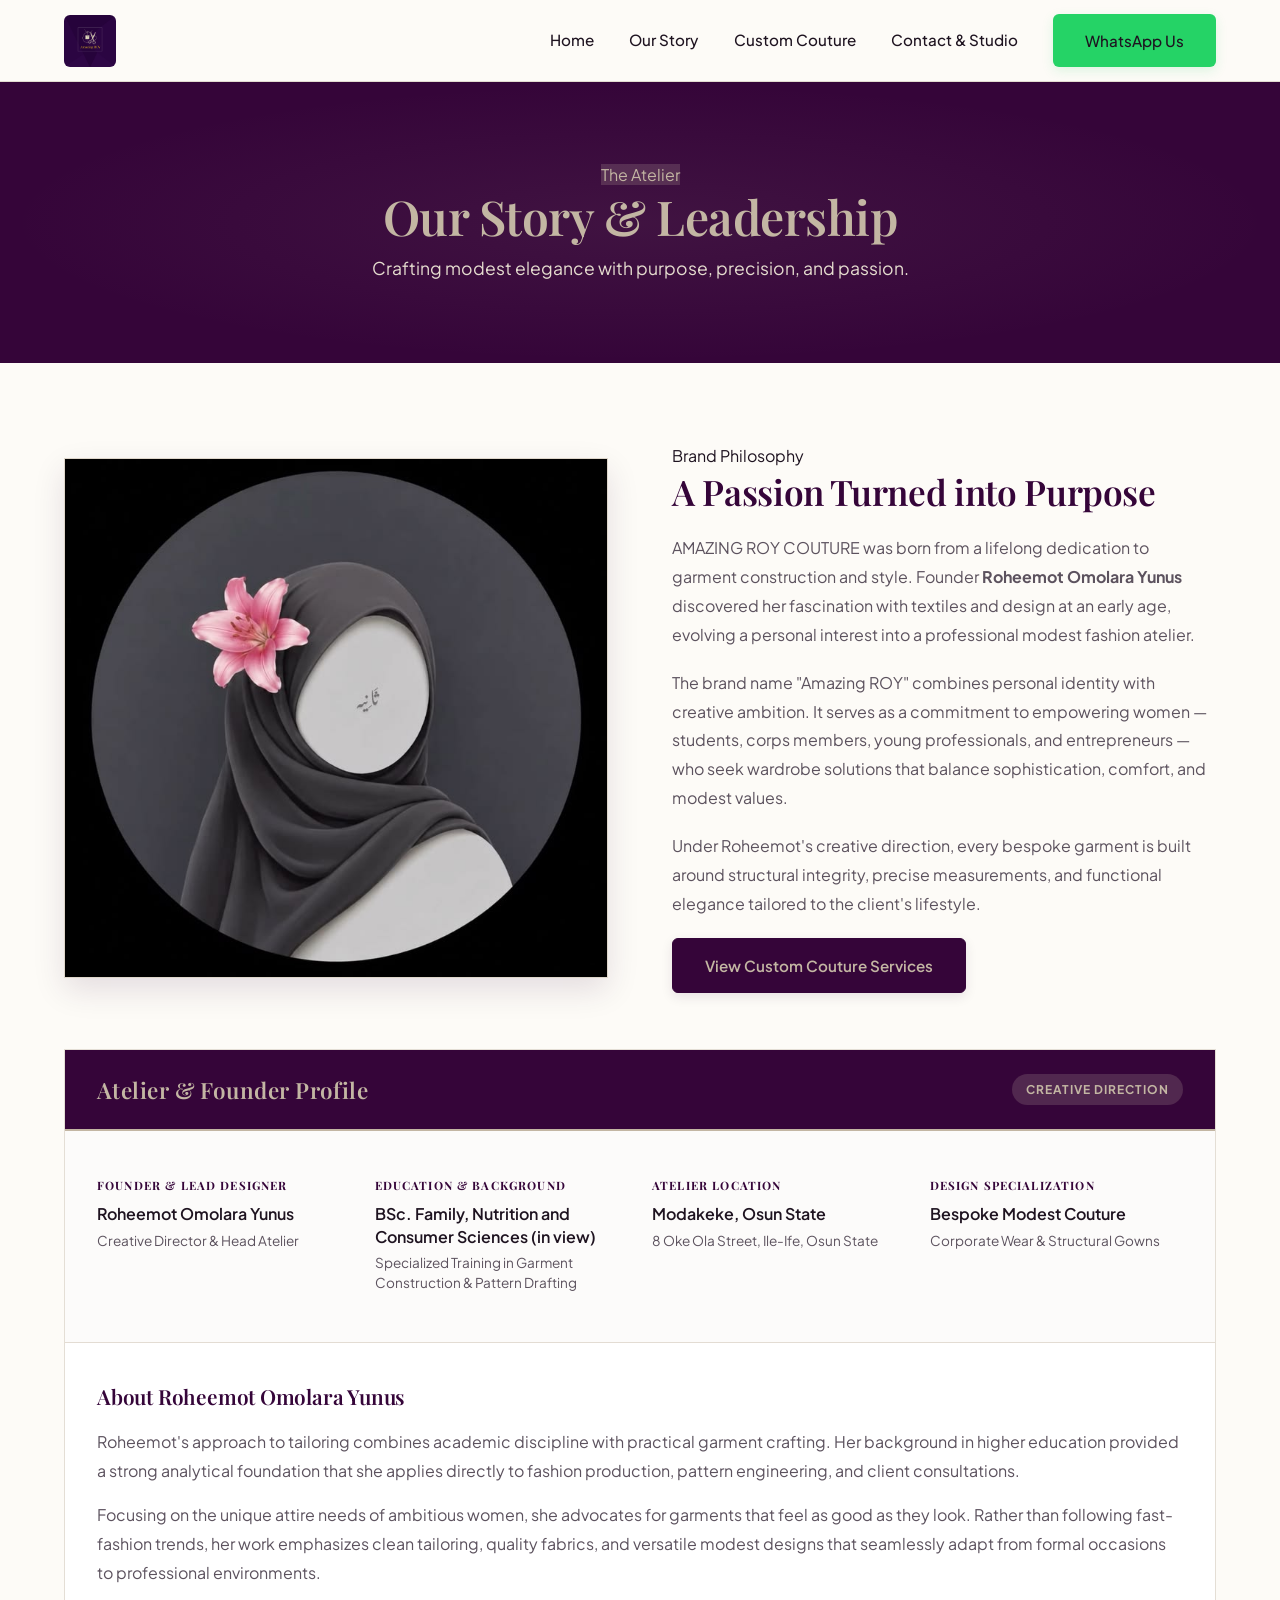
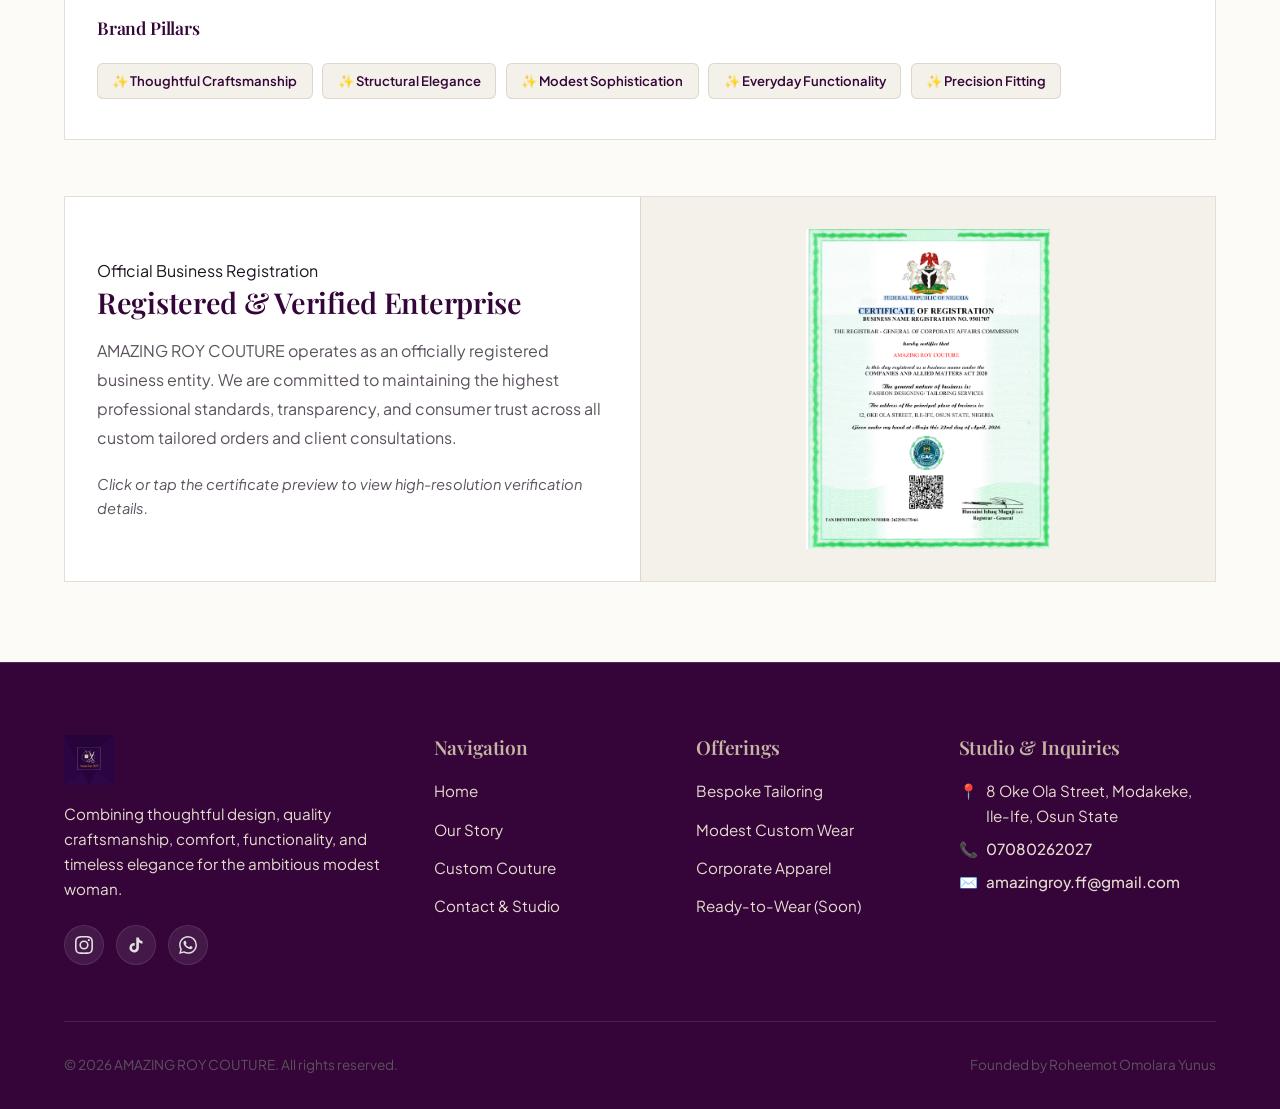
==== about.html @ 2c7d69a0 "Initial commit: AMAZING ROY COUTURE website" ====
<!DOCTYPE html>
<html lang="en">
<head>
  <meta charset="UTF-8">
  <meta name="viewport" content="width=device-width, initial-scale=1.0">
  <title>Our Story & Founder Profile | AMAZING ROY COUTURE</title>
  <link rel="stylesheet" href="css/styles.css">
  <style>
    /* ============================================
       FOUNDER PROFILE & BIOGRAPHY STYLING
       ============================================ */

    /* --- Main Profile Card --- */
    .founder-profile-card {
      background-color: var(--color-white);
      border: 1px solid var(--color-border);
      border-radius: var(--radius-md);
      box-shadow: var(--shadow-card);
      overflow: hidden;
      margin-top: 3.5rem;
      transition: box-shadow 0.3s ease;
    }

    .founder-profile-card:hover {
      box-shadow: var(--shadow-hover);
    }

    /* --- Profile Banner Header --- */
    .profile-banner-header {
      background-color: var(--color-primary);
      color: var(--color-secondary);
      padding: 1.5rem 2rem;
      display: flex;
      justify-content: space-between;
      align-items: center;
      flex-wrap: wrap;
      gap: 1rem;
      border-bottom: 2px solid var(--color-secondary);
    }

    .profile-banner-header h3 {
      font-family: var(--font-heading);
      font-size: 1.4rem;
      color: var(--color-secondary);
      margin: 0;
      letter-spacing: 0.02em;
    }

    .profile-banner-tag {
      background: rgba(195, 182, 163, 0.2);
      color: var(--color-secondary);
      font-size: 0.75rem;
      font-weight: 700;
      padding: 0.35rem 0.9rem;
      border-radius: 50px;
      text-transform: uppercase;
      letter-spacing: 0.08em;
      white-space: nowrap;
    }

    /* --- Profile Details Grid --- */
    .profile-details-grid {
      display: grid;
      grid-template-columns: repeat(auto-fit, minmax(240px, 1fr));
      gap: 1.5rem;
      padding: 2.5rem 2rem;
      background-color: rgba(195, 182, 163, 0.05);
      border-bottom: 1px solid var(--color-border);
    }

    .profile-info-block {
      padding: 0.5rem 0;
    }

    .profile-info-block h4 {
      font-size: 0.72rem;
      text-transform: uppercase;
      letter-spacing: 0.1em;
      color: var(--color-primary);
      margin-bottom: 0.6rem;
      font-weight: 700;
    }

    .profile-info-block p {
      font-size: 1rem;
      font-weight: 600;
      color: var(--color-text);
      margin: 0;
      line-height: 1.4;
    }

    .profile-info-block span {
      display: block;
      font-size: 0.85rem;
      color: var(--color-text-muted);
      font-weight: 400;
      margin-top: 0.3rem;
      line-height: 1.5;
    }

    /* --- Bio Narrative Box --- */
    .bio-narrative-box {
      padding: 2.5rem 2rem;
      background-color: var(--color-white);
    }

    .bio-narrative-box h4 {
      font-family: var(--font-heading);
      font-size: 1.3rem;
      color: var(--color-primary);
      margin-bottom: 1.2rem;
    }

    .bio-narrative-box p {
      color: var(--color-text-muted);
      line-height: 1.8;
      margin-bottom: 1rem;
      font-size: 1rem;
    }

    .bio-narrative-box p:last-child {
      margin-bottom: 0;
    }

    /* --- Brand Pillars --- */
    .bio-pillars {
      display: flex;
      flex-wrap: wrap;
      gap: 0.6rem;
      margin-top: 1.5rem;
    }

    .pillar-chip {
      font-size: 0.82rem;
      font-weight: 600;
      background-color: var(--color-secondary-light);
      color: var(--color-primary);
      padding: 0.4rem 0.9rem;
      border-radius: 6px;
      border: 1px solid var(--color-border);
      transition: all 0.2s ease;
    }

    .pillar-chip:hover {
      background-color: var(--color-primary);
      color: var(--color-secondary);
      border-color: var(--color-primary);
      transform: translateY(-1px);
    }

    /* ============================================
       CERTIFICATE SECTION
       ============================================ */
    .certificate-card {
      margin-top: 3.5rem;
      background-color: var(--color-white);
      border: 1px solid var(--color-border);
      border-radius: var(--radius-md);
      box-shadow: var(--shadow-card);
      overflow: hidden;
      transition: box-shadow 0.3s ease;
    }

    .certificate-card:hover {
      box-shadow: var(--shadow-hover);
    }

    .certificate-grid {
      display: grid;
      grid-template-columns: 1fr 1fr;
      gap: 0;
      align-items: stretch;
    }

    .certificate-grid > div:first-child {
      padding: 2.5rem 2rem;
      display: flex;
      flex-direction: column;
      justify-content: center;
    }

    .certificate-image-wrapper {
      background-color: var(--color-secondary-light);
      display: flex;
      align-items: center;
      justify-content: center;
      padding: 2rem;
      border-left: 1px solid var(--color-border);
    }

    .certificate-image-wrapper a {
      display: block;
      max-width: 100%;
      border-radius: var(--radius-sm);
      overflow: hidden;
      box-shadow: var(--shadow-card);
      transition: transform 0.3s ease, box-shadow 0.3s ease;
    }

    .certificate-image-wrapper a:hover {
      transform: scale(1.02);
      box-shadow: var(--shadow-hover);
    }

    .certificate-image-wrapper img {
      display: block;
      width: 100%;
      height: auto;
      max-height: 320px;
      object-fit: contain;
    }

    /* ============================================
       HERO BANNER
       ============================================ */
    .story-hero {
      background-color: var(--color-primary);
      color: var(--color-white);
      padding: 5rem 0;
      text-align: center;
      position: relative;
      overflow: hidden;
    }

    .story-hero::before {
      content: '';
      position: absolute;
      top: 0;
      left: 0;
      right: 0;
      bottom: 0;
      background: radial-gradient(ellipse at center, rgba(195, 182, 163, 0.08) 0%, transparent 70%);
      pointer-events: none;
    }

    .story-hero .container {
      position: relative;
      z-index: 1;
    }

    .story-hero h1 {
      color: var(--color-secondary);
      font-size: 3rem;
      margin-bottom: 0.5rem;
      line-height: 1.2;
    }

    .story-hero p {
      color: var(--color-accent);
      font-size: 1.1rem;
      max-width: 600px;
      margin: 0 auto;
    }

    /* ============================================
       FOUNDER OVERVIEW SECTION
       ============================================ */
    .founder-overview {
      padding: 5rem 0;
    }

    .founder-intro-grid {
      display: grid;
      grid-template-columns: repeat(auto-fit, minmax(320px, 1fr));
      gap: 4rem;
      align-items: center;
    }

    .founder-portrait {
      position: relative;
    }

    .founder-portrait-frame {
      width: 100%;
      height: 520px;
      border-radius: var(--radius-md);
      overflow: hidden;
      box-shadow: var(--shadow-hover);
      border: 1px solid var(--color-border);
      background-color: var(--color-secondary-light);
    }

    .founder-portrait-frame img {
      width: 100%;
      height: 100%;
      object-fit: cover;
      display: block;
    }

    .founder-narrative h2 {
      font-size: 2.2rem;
      margin-bottom: 1.2rem;
      line-height: 1.3;
    }

    .founder-narrative p {
      margin-bottom: 1.2rem;
      line-height: 1.8;
      color: var(--color-text-muted);
    }

    .founder-narrative p strong {
      color: var(--color-text);
    }

    /* ============================================
       RESPONSIVE ADJUSTMENTS
       ============================================ */
    @media (max-width: 768px) {
      .story-hero h1 {
        font-size: 2.2rem;
      }

      .story-hero p {
        font-size: 1rem;
      }

      .founder-overview {
        padding: 3rem 0;
      }

      .founder-intro-grid {
        gap: 2.5rem;
      }

      .founder-portrait-frame {
        height: 400px;
      }

      .founder-narrative h2 {
        font-size: 1.8rem;
      }

      .profile-details-grid {
        padding: 2rem 1.5rem;
        gap: 1.2rem;
      }

      .bio-narrative-box {
        padding: 2rem 1.5rem;
      }

      .certificate-grid {
        grid-template-columns: 1fr;
      }

      .certificate-grid > div:first-child {
        padding: 2rem 1.5rem;
      }

      .certificate-image-wrapper {
        border-left: none;
        border-top: 1px solid var(--color-border);
        padding: 1.5rem;
      }

      .profile-banner-header {
        padding: 1.2rem 1.5rem;
      }

      .profile-banner-header h3 {
        font-size: 1.2rem;
      }
    }

    @media (max-width: 480px) {
      .story-hero {
        padding: 3.5rem 0;
      }

      .story-hero h1 {
        font-size: 1.8rem;
      }

      .founder-portrait-frame {
        height: 320px;
      }

      .founder-narrative h2 {
        font-size: 1.5rem;
      }

      .profile-details-grid {
        grid-template-columns: 1fr;
        padding: 1.5rem 1.2rem;
      }

      .bio-narrative-box {
        padding: 1.5rem 1.2rem;
      }

      .bio-narrative-box h4 {
        font-size: 1.15rem;
      }

      .pillar-chip {
        font-size: 0.75rem;
        padding: 0.3rem 0.7rem;
      }
    }
  </style>
</head>
<body>

  <!-- ============================================
       SITE NAVIGATION HEADER
       ============================================ -->
  <header class="site-header">
    <div class="container nav-wrapper">
      <a href="index.html">
        <img src="assets/logo.jpeg" alt="AMAZING ROY Logo" class="brand-logo">
      </a>
      <nav>
        <ul class="nav-links">
          <li><a href="index.html">Home</a></li>
          <li><a href="about.html" class="active">Our Story</a></li>
          <li><a href="services.html">Custom Couture</a></li>
          <li><a href="contact.html">Contact &amp; Studio</a></li>
          <li>
            <a href="https://wa.me/2347080262027?text=Hello%20Amazing%20ROY..." target="_blank" class="btn-whatsapp">WhatsApp Us</a>
          </li>
        </ul>
      </nav>
    </div>
  </header>

  <!-- ============================================
       HERO BANNER
       ============================================ -->
  <section class="story-hero">
    <div class="container">
      <span class="section-tag" style="background: rgba(195,182,163,0.2); color: var(--color-secondary);">The Atelier</span>
      <h1>Our Story &amp; Leadership</h1>
      <p>Crafting modest elegance with purpose, precision, and passion.</p>
    </div>
  </section>

  <!-- ============================================
       FOUNDER OVERVIEW SECTION
       ============================================ -->
  <section class="founder-overview">
    <div class="container">

      <!-- Top Grid: Image & Core Narrative -->
      <div class="founder-intro-grid">

        <!-- Founder Portrait Container -->
        <div class="founder-portrait">
          <div class="founder-portrait-frame">
            <img src="assets/founder.jpg"
                 alt="Roheemot Omolara Yunus — Founder &amp; Creative Director"
                 loading="lazy">
          </div>
        </div>

        <!-- Narrative Content -->
        <div class="founder-narrative">
          <span class="section-tag">Brand Philosophy</span>
          <h2>A Passion Turned into Purpose</h2>
          <p>
            AMAZING ROY COUTURE was born from a lifelong dedication to garment construction and style. Founder <strong>Roheemot Omolara Yunus</strong> discovered her fascination with textiles and design at an early age, evolving a personal interest into a professional modest fashion atelier.
          </p>
          <p>
            The brand name "Amazing ROY" combines personal identity with creative ambition. It serves as a commitment to empowering women — students, corps members, young professionals, and entrepreneurs — who seek wardrobe solutions that balance sophistication, comfort, and modest values.
          </p>
          <p>
            Under Roheemot's creative direction, every bespoke garment is built around structural integrity, precise measurements, and functional elegance tailored to the client's lifestyle.
          </p>
          <a href="services.html" class="btn-primary">View Custom Couture Services</a>
        </div>

      </div>

      <!-- ============================================
           COMPREHENSIVE FOUNDER PROFILE CARD
           ============================================ -->
      <div class="founder-profile-card">

        <!-- Header -->
        <div class="profile-banner-header">
          <h3>Atelier &amp; Founder Profile</h3>
          <span class="profile-banner-tag">Creative Direction</span>
        </div>

        <!-- Profile Details Grid -->
        <div class="profile-details-grid">

          <!-- Name & Role -->
          <div class="profile-info-block">
            <h4>Founder &amp; Lead Designer</h4>
            <p>Roheemot Omolara Yunus</p>
            <span>Creative Director &amp; Head Atelier</span>
          </div>

          <!-- Academic & Professional Background -->
          <div class="profile-info-block">
            <h4>Education &amp; Background</h4>
            <p>BSc. Family, Nutrition and Consumer Sciences (in view)</p>
            <span>Specialized Training in Garment Construction &amp; Pattern Drafting</span>
          </div>

          <!-- Location & Base -->
          <div class="profile-info-block">
            <h4>Atelier Location</h4>
            <p>Modakeke, Osun State</p>
            <span>8 Oke Ola Street, Ile-Ife, Osun State</span>
          </div>

          <!-- Specialization -->
          <div class="profile-info-block">
            <h4>Design Specialization</h4>
            <p>Bespoke Modest Couture</p>
            <span>Corporate Wear &amp; Structural Gowns</span>
          </div>

        </div>

        <!-- Detailed Bio Paragraphs -->
        <div class="bio-narrative-box">
          <h4>About Roheemot Omolara Yunus</h4>
          <p>
            Roheemot's approach to tailoring combines academic discipline with practical garment crafting. Her background in higher education provided a strong analytical foundation that she applies directly to fashion production, pattern engineering, and client consultations.
          </p>
          <p>
            Focusing on the unique attire needs of ambitious women, she advocates for garments that feel as good as they look. Rather than following fast-fashion trends, her work emphasizes clean tailoring, quality fabrics, and versatile modest designs that seamlessly adapt from formal occasions to professional environments.
          </p>

          <!-- Core Brand Pillars -->
          <div style="margin-top: 1.8rem;">
            <h4 style="font-size: 1.1rem; margin-bottom: 0.8rem;">Brand Pillars</h4>
            <div class="bio-pillars">
              <span class="pillar-chip">✨ Thoughtful Craftsmanship</span>
              <span class="pillar-chip">✨ Structural Elegance</span>
              <span class="pillar-chip">✨ Modest Sophistication</span>
              <span class="pillar-chip">✨ Everyday Functionality</span>
              <span class="pillar-chip">✨ Precision Fitting</span>
            </div>
          </div>
        </div>

      </div>

      <!-- ============================================
           REGISTRATION CERTIFICATE SECTION
           ============================================ -->
      <div class="certificate-card">
        <div class="certificate-grid">
          <div>
            <span class="section-tag">Official Business Registration</span>
            <h3 style="font-family: var(--font-heading); font-size: 1.8rem; color: var(--color-primary); margin-bottom: 1rem; line-height: 1.3;">
              Registered &amp; Verified Enterprise
            </h3>
            <p style="color: var(--color-text-muted); line-height: 1.8; margin-bottom: 1.2rem;">
              AMAZING ROY COUTURE operates as an officially registered business entity. We are committed to maintaining the highest professional standards, transparency, and consumer trust across all custom tailored orders and client consultations.
            </p>
            <p style="color: var(--color-text-muted); font-size: 0.92rem; font-style: italic;">
              Click or tap the certificate preview to view high-resolution verification details.
            </p>
          </div>

          <!-- Registration Certificate Image -->
          <div class="certificate-image-wrapper">
            <a href="assets/certificate.png" target="_blank" title="View Full Registration Certificate">
              <img src="assets/certificate.png" alt="AMAZING ROY COUTURE Business Registration Certificate" loading="lazy">
            </a>
          </div>
        </div>
      </div>

    </div>
  </section>

  <!-- ============================================
       REUSABLE SITE FOOTER
       ============================================ -->
  <footer class="site-footer">
    <div class="container">
      <div class="footer-grid">

        <!-- Brand Info & Social Media Links -->
        <div class="footer-brand">
          <a href="index.html">
            <img src="assets/logo.jpeg" alt="AMAZING ROY COUTURE Logo" style="height: 50px; border-radius: var(--radius-sm);">
          </a>
          <p>
            Combining thoughtful design, quality craftsmanship, comfort, functionality, and timeless elegance for the ambitious modest woman.
          </p>

           <!-- Social Media SVG Icons -->
          <div class="social-links">

            <!-- Instagram -->
            <a href="https://www.instagram.com/amazing_roy_f" target="_blank" class="social-icon" aria-label="Instagram">
              <svg xmlns="http://www.w3.org/2000/svg" viewBox="0 0 24 24" width="20" height="20" fill="currentColor">
                <path d="M12 2.163c3.204 0 3.584.012 4.85.07 3.252.148 4.771 1.691 4.919 4.919.058 1.265.069 1.645.069 4.849 0 3.205-.012 3.584-.069 4.849-.149 3.225-1.664 4.771-4.919 4.919-1.266.058-1.644.07-4.85.07-3.204 0-3.584-.012-4.849-.07-3.26-.149-4.771-1.699-4.919-4.92-.058-1.265-.07-1.644-.07-4.849 0-3.204.013-3.583.07-4.849.149-3.227 1.664-4.771 4.919-4.919 1.266-.057 1.645-.069 4.849-.069zM12 0C8.741 0 8.333.014 7.053.072 2.695.272.273 2.69.073 7.052.014 8.333 0 8.741 0 12c0 3.259.014 3.668.072 4.948.2 4.358 2.618 6.78 6.98 6.98C8.333 23.986 8.741 24 12 24c3.259 0 3.668-.014 4.948-.072 4.354-.2 6.782-2.618 6.979-6.98.059-1.28.073-1.689.073-4.948 0-3.259-.014-3.667-.072-4.947-.196-4.354-2.617-6.78-6.979-6.98C15.668.014 15.259 0 12 0zm0 5.838a6.162 6.162 0 100 12.324 6.162 6.162 0 000-12.324zM12 16a4 4 0 110-8 4 4 0 010 8zm6.406-11.845a1.44 1.44 0 100 2.881 1.44 1.44 0 000-2.881z"/>
              </svg>
            </a>

            <!-- TikTok -->
            <a href="https://tiktok.com/@amazing_roy_f" target="_blank" class="social-icon" aria-label="TikTok">
              <svg xmlns="http://www.w3.org/2000/svg" viewBox="0 0 24 24" width="20" height="20" fill="currentColor">
                <path d="M19.59 6.69a4.83 4.83 0 01-3.77-4.25V2h-3.45v13.67a2.89 2.89 0 01-5.2 1.74 2.89 2.89 0 012.31-4.64 2.93 2.93 0 01.88.13V9.4a6.84 6.84 0 00-1-.05A6.33 6.33 0 005 20.1a6.34 6.34 0 0010.86-4.43v-7a8.16 8.16 0 004.77 1.52v-3.4a4.85 4.85 0 01-1-.1z"/>
              </svg>
            </a>

            <!-- WhatsApp -->
            <a href="https://wa.me/2347080262027" target="_blank" class="social-icon" aria-label="WhatsApp">
              <svg xmlns="http://www.w3.org/2000/svg" viewBox="0 0 24 24" width="20" height="20" fill="currentColor">
                <path d="M17.472 14.382c-.297-.149-1.758-.867-2.03-.967-.273-.099-.471-.148-.67.15-.197.297-.767.966-.94 1.164-.173.199-.347.223-.644.075-.297-.15-1.255-.463-2.39-1.475-.883-.788-1.48-1.761-1.653-2.059-.173-.297-.018-.458.13-.606.134-.133.298-.347.446-.52.149-.174.198-.298.298-.497.099-.198.05-.371-.025-.52-.075-.149-.669-1.612-.916-2.207-.242-.579-.487-.5-.669-.51-.173-.008-.371-.01-.57-.01-.198 0-.52.074-.792.372-.272.297-1.04 1.016-1.04 2.479 0 1.462 1.065 2.875 1.213 3.074.149.198 2.096 3.2 5.077 4.487.709.306 1.262.489 1.694.625.712.227 1.36.195 1.871.118.571-.085 1.758-.719 2.006-1.413.248-.694.248-1.289.173-1.413-.074-.124-.272-.198-.57-.347m-5.421 7.403h-.004a9.87 9.87 0 01-5.031-1.378l-.361-.214-3.741.982.998-3.648-.235-.374a9.86 9.86 0 01-1.51-5.26c.001-5.45 4.436-9.884 9.888-9.884 2.64 0 5.122 1.03 6.988 2.898a9.825 9.825 0 012.893 6.994c-.003 5.45-4.437 9.884-9.885 9.884m8.413-18.297A11.815 11.815 0 0012.05 0C5.495 0 .16 5.335.157 11.892c0 2.096.547 4.142 1.588 5.945L.057 24l6.305-1.654a11.882 11.882 0 005.683 1.448h.005c6.554 0 11.89-5.335 11.893-11.893a11.821 11.821 0 00-3.48-8.413z"/>
              </svg>
            </a>

          </div>
        </div>
        <!-- Quick Navigation -->
        <div>
          <h4 class="footer-title">Navigation</h4>
          <ul class="footer-links">
            <li><a href="index.html">Home</a></li>
            <li><a href="about.html">Our Story</a></li>
            <li><a href="services.html">Custom Couture</a></li>
            <li><a href="contact.html">Contact &amp; Studio</a></li>
          </ul>
        </div>

        <!-- Offerings -->
        <div>
          <h4 class="footer-title">Offerings</h4>
          <ul class="footer-links">
            <li><a href="services.html">Bespoke Tailoring</a></li>
            <li><a href="services.html">Modest Custom Wear</a></li>
            <li><a href="services.html">Corporate Apparel</a></li>
            <li><a href="services.html">Ready-to-Wear (Soon)</a></li>
          </ul>
        </div>

        <!-- Studio Contact Info -->
        <div>
          <h4 class="footer-title">Studio &amp; Inquiries</h4>

          <div class="footer-contact-item">
            <span>📍</span>
            <span>8 Oke Ola Street, Modakeke, Ile-Ife, Osun State</span>
          </div>

          <div class="footer-contact-item">
            <span>📞</span>
            <a href="tel:07080262027">07080262027</a>
          </div>

          <div class="footer-contact-item">
            <span>✉️</span>
            <a href="mailto:amazingroy.ff@gmail.com">amazingroy.ff@gmail.com</a>
          </div>
        </div>

      </div>

      <!-- Bottom Bar -->
      <div class="footer-bottom">
        <p>&copy; 2026 AMAZING ROY COUTURE. All rights reserved.</p>
        <p>Founded by Roheemot Omolara Yunus</p>
      </div>
    </div>
  </footer>

  <!-- ============================================
       FOOTER SOCIAL ICON STYLES
       ============================================ -->
  <style>
    .social-links {
      display: flex;
      gap: 12px;
      flex-wrap: wrap;
      margin-top: 16px;
    }

    .social-icon {
      display: inline-flex;
      align-items: center;
      justify-content: center;
      width: 40px;
      height: 40px;
      border-radius: 50%;
      background-color: rgba(255, 255, 255, 0.08);
      color: #e0e0e0;
      transition: all 0.25s ease;
      text-decoration: none;
      border: 1px solid rgba(255, 255, 255, 0.1);
    }

    .social-icon:hover {
      background-color: var(--accent, #c9a87c);
      color: #1a1a1a;
      border-color: var(--accent, #c9a87c);
      transform: translateY(-3px);
      box-shadow: 0 8px 16px rgba(0, 0, 0, 0.2);
    }

    .social-icon svg {
      width: 20px;
      height: 20px;
      display: block;
      fill: currentColor;
    }

    .footer-contact-item {
      display: flex;
      gap: 8px;
      align-items: flex-start;
      margin-bottom: 8px;
      font-size: 0.95rem;
    }

    .footer-contact-item a {
      color: inherit;
      text-decoration: none;
      transition: color 0.2s;
    }

    .footer-contact-item a:hover {
      color: var(--accent, #c9a87c);
    }
  </style>

  <script src="js/main.js"></script>
</body>
</html>
---- css/styles.css ----
/* ==========================================================================
   1. Google Fonts & Root Design Tokens
   ========================================================================== */
@import url('https://fonts.googleapis.com/css2?family=Playfair+Display:ital,wght@0,400..700;1,400..700&family=Plus+Jakarta+Sans:wght@300;400;500;600;700&display=swap');

:root {
  /* Brand Palette */
  --color-primary: #350539;         /* Deep Purple */
  --color-primary-hover: #230226;
  --color-secondary: #C3B6A3;       /* Cream Accent */
  --color-secondary-light: #F4F0EA; /* Soft Cream Tint */
  --color-accent: #E5DCCF;          /* Warm Neutral */
  --color-bg-light: #FDFBF7;        /* Off-White Page Background */
  --color-white: #FFFFFF;
  
  /* Text & Border Colors */
  --color-text-dark: #1E1320;       /* Rich Charcoal-Purple */
  --color-text-muted: #5C525E;      /* Muted Subtitle Gray */
  --color-border: rgba(195, 182, 163, 0.45);
  --color-border-hover: rgba(53, 5, 57, 0.3);

  /* Typography */
  --font-heading: 'Playfair Display', Georgia, serif;
  --font-body: 'Plus Jakarta Sans', -apple-system, BlinkMacSystemFont, sans-serif;

  /* Layout & Elevations */
  --max-width: 1200px;
  --border-radius-sm: 6px;
  --border-radius-md: 12px;
  --border-radius-lg: 20px;
  --shadow-subtle: 0 4px 20px rgba(53, 5, 57, 0.04);
  --shadow-hover: 0 12px 30px rgba(53, 5, 57, 0.12);
  --transition-smooth: all 0.3s cubic-bezier(0.16, 1, 0.3, 1);
}

/* ==========================================================================
   2. Global Reset & Base Styles
   ========================================================================== */
*, *::before, *::after {
  box-sizing: border-box;
  margin: 0;
  padding: 0;
}

html {
  scroll-behavior: smooth;
  font-size: 16px;
}

body {
  font-family: var(--font-body);
  background-color: var(--color-bg-light);
  color: var(--color-text-dark);
  line-height: 1.65;
  -webkit-font-smoothing: antialiased;
  overflow-x: hidden;
}

a {
  text-decoration: none;
  color: inherit;
  transition: var(--transition-smooth);
}

img {
  max-width: 100%;
  height: auto;
  display: block;
  object-fit: cover;
}

/* ==========================================================================
   3. Typography & Section Headers
   ========================================================================== */
h1, h2, h3, h4 {
  font-family: var(--font-heading);
  color: var(--color-primary);
  font-weight: 600;
  line-height: 1.25;
  letter-spacing: -0.01em;
}

p {
  color: var(--color-text-muted);
}

/* Reusable Container */
.container {
  width: 90%;
  max-width: var(--max-width);
  margin: 0 auto;
}

/* Section Spacing Utility */
.section-padding {
  padding: 5rem 0;
}

@media (max-width: 768px) {
  .section-padding {
    padding: 3.5rem 0;
  }
}

/* ==========================================================================
   4. Interactive Component Buttons
   ========================================================================== */
.btn-primary {
  display: inline-flex;
  align-items: center;
  justify-content: center;
  background-color: var(--color-primary);
  color: var(--color-secondary);
  padding: 0.9rem 2rem;
  border-radius: var(--border-radius-sm);
  font-weight: 600;
  font-size: 0.95rem;
  border: 1px solid var(--color-primary);
  cursor: pointer;
  box-shadow: 0 4px 12px rgba(53, 5, 57, 0.1);
  transition: var(--transition-smooth);
}

.btn-primary:hover {
  background-color: var(--color-primary-hover);
  color: var(--color-white);
  transform: translateY(-2px);
  box-shadow: var(--shadow-hover);
}

.btn-whatsapp {
  display: inline-flex;
  align-items: center;
  justify-content: center;
  gap: 0.6rem;
  background-color: #25D366;
  color: var(--color-white);
  padding: 0.9rem 2rem;
  border-radius: var(--border-radius-sm);
  font-weight: 600;
  font-size: 0.95rem;
  cursor: pointer;
  box-shadow: 0 4px 12px rgba(37, 211, 102, 0.15);
  transition: var(--transition-smooth);
}

.btn-whatsapp:hover {
  background-color: #1eb857;
  transform: translateY(-2px);
  box-shadow: 0 8px 20px rgba(37, 211, 102, 0.25);
}

/* ==========================================================================
   5. Site Header & Modern Navigation
   ========================================================================== */
.site-header {
  background-color: rgba(253, 251, 247, 0.92);
  border-bottom: 1px solid var(--color-border);
  position: sticky;
  top: 0;
  z-index: 1000;
  backdrop-filter: blur(12px);
  -webkit-backdrop-filter: blur(12px);
}

.nav-wrapper {
  display: flex;
  justify-content: space-between;
  align-items: center;
  padding: 0.85rem 0;
}

.brand-logo {
  height: 52px;
  width: auto;
  border-radius: 6px;
  transition: var(--transition-smooth);
}

.brand-logo:hover {
  opacity: 0.9;
  transform: scale(1.02);
}

.nav-links {
  display: flex;
  list-style: none;
  gap: 2.2rem;
  align-items: center;
}

.nav-links a {
  font-weight: 500;
  font-size: 0.95rem;
  color: var(--color-text-dark);
  position: relative;
}

.nav-links a::after {
  content: '';
  position: absolute;
  bottom: -4px;
  left: 0;
  width: 0%;
  height: 2px;
  background-color: var(--color-primary);
  transition: var(--transition-smooth);
}

.nav-links a:hover::after {
  width: 100%;
}

.nav-toggle {
  display: none;
  background: none;
  border: none;
  font-size: 1.8rem;
  color: var(--color-primary);
  cursor: pointer;
}

/* ==========================================================================
   6. Hero & Feature Layouts
   ========================================================================== */
.hero-section {
  padding: 5.5rem 0;
  background: linear-gradient(135deg, rgba(53, 5, 57, 0.04) 0%, rgba(195, 182, 163, 0.18) 100%);
  border-bottom: 1px solid var(--color-border);
}

.hero-grid {
  display: grid;
  grid-template-columns: 1.1fr 0.9fr;
  gap: 4rem;
  align-items: center;
}

.hero-content h1 {
  font-size: clamp(2.4rem, 4.5vw, 3.4rem);
  margin-bottom: 1.2rem;
}

.hero-content p {
  font-size: 1.125rem;
  margin-bottom: 2.2rem;
  max-width: 540px;
}

.hero-buttons {
  display: flex;
  gap: 1.2rem;
  flex-wrap: wrap;
}

.hero-image img {
  border-radius: var(--border-radius-md);
  box-shadow: var(--shadow-hover);
  border: 1px solid var(--color-border);
}

/* ==========================================================================
   7. Process & Cards Display Grid
   ========================================================================== */
.process-grid {
  display: grid;
  grid-template-columns: repeat(auto-fit, minmax(250px, 1fr));
  gap: 2rem;
}

.process-card {
  background-color: var(--color-white);
  padding: 2.2rem;
  border-radius: var(--border-radius-md);
  border: 1px solid var(--color-border);
  box-shadow: var(--shadow-subtle);
  transition: var(--transition-smooth);
  position: relative;
  overflow: hidden;
}

.process-card::before {
  content: '';
  position: absolute;
  top: 0;
  left: 0;
  width: 4px;
  height: 100%;
  background-color: var(--color-primary);
}

.process-card:hover {
  transform: translateY(-4px);
  box-shadow: var(--shadow-hover);
  border-color: var(--color-border-hover);
}

/* ==========================================================================
   8. Form Inputs & Interactive Controls
   ========================================================================== */
form input,
form select,
form textarea {
  width: 100%;
  padding: 0.9rem 1.1rem;
  border: 1px solid #D8D2CA;
  border-radius: var(--border-radius-sm);
  font-family: var(--font-body);
  font-size: 0.95rem;
  background-color: var(--color-bg-light);
  color: var(--color-text-dark);
  transition: var(--transition-smooth);
  outline: none;
}

form input:focus,
form select:focus,
form textarea:focus {
  border-color: var(--color-primary);
  background-color: var(--color-white);
  box-shadow: 0 0 0 3px rgba(53, 5, 57, 0.1);
}

form label {
  display: block;
  font-weight: 600;
  font-size: 0.875rem;
  margin-bottom: 0.4rem;
  color: var(--color-primary);
}

/* ==========================================================================
   9. Mobile Drawer & Responsive Breakpoints
   ========================================================================== */
@media (max-width: 992px) {
  .hero-grid {
    grid-template-columns: 1fr;
    text-align: center;
    gap: 2.5rem;
  }

  .hero-content p {
    margin-left: auto;
    margin-right: auto;
  }

  .hero-buttons {
    justify-content: center;
  }

  .hero-image {
    max-width: 480px;
    margin: 0 auto;
  }
}

@media (max-width: 768px) {
  .nav-toggle {
    display: block;
  }

  .nav-links {
    position: fixed;
    top: 70px;
    left: 0;
    width: 100%;
    background-color: var(--color-bg-light);
    flex-direction: column;
    padding: 2.5rem 2rem;
    gap: 1.8rem;
    border-bottom: 1px solid var(--color-border);
    box-shadow: 0 15px 30px rgba(0, 0, 0, 0.08);
    transform: translateY(-150%);
    opacity: 0;
    visibility: hidden;
    transition: var(--transition-smooth);
  }

  .nav-links.active {
    transform: translateY(0);
    opacity: 1;
    visibility: visible;
  }

  .nav-links a::after {
    display: none; /* Hide hover line animation on touch screens */
  }
}
/* ==========================================================================
   10. Site Footer Component
   ========================================================================== */
.site-footer {
  background-color: var(--color-primary);
  color: var(--color-white);
  padding: 4.5rem 0 2rem 0;
  border-top: 1px solid rgba(195, 182, 163, 0.2);
}

.footer-grid {
  display: grid;
  grid-template-columns: 1.5fr 1fr 1fr 1.2fr;
  gap: 3rem;
  margin-bottom: 3.5rem;
}

.footer-brand p {
  color: var(--color-accent);
  font-size: 0.95rem;
  margin: 1rem 0 1.5rem 0;
  max-width: 320px;
}

.footer-title {
  font-family: var(--font-heading);
  font-size: 1.2rem;
  color: var(--color-secondary);
  margin-bottom: 1.2rem;
  position: relative;
}

.footer-links {
  list-style: none;
  display: flex;
  flex-direction: column;
  gap: 0.75rem;
}

.footer-links a {
  color: var(--color-accent);
  font-size: 0.95rem;
  transition: var(--transition);
}

.footer-links a:hover {
  color: var(--color-secondary);
  padding-left: 4px;
}

.footer-contact-item {
  display: flex;
  align-items: flex-start;
  gap: 0.6rem;
  color: var(--color-accent);
  font-size: 0.95rem;
  margin-bottom: 0.8rem;
}

.footer-contact-item a {
  color: var(--color-secondary);
  font-weight: 500;
  transition: var(--transition);
}

.footer-contact-item a:hover {
  text-decoration: underline;
}

/* ==========================================================================
   Styled Social Media Icon Links
   ========================================================================== */
.social-links {
  display: flex;
  gap: 0.9rem;
  margin-top: 1.2rem;
}

.social-icon {
  position: relative;
  display: inline-flex;
  align-items: center;
  justify-content: center;
  width: 44px;
  height: 44px;
  border-radius: 50%;
  background: rgba(195, 182, 163, 0.12); /* Subtle cream transparent fill */
  border: 1px solid rgba(195, 182, 163, 0.3); /* Metallic cream border */
  padding: 10px;
  transition: all 0.35s cubic-bezier(0.25, 1, 0.5, 1);
  backdrop-filter: blur(4px);
}

.social-img-icon {
  width: 100%;
  height: 100%;
  object-fit: contain;
  /* Converts default colored icons into elegant Cream (#C3B6A3) tint */
  filter: brightness(0) invert(83%) sepia(12%) saturate(468%) hue-rotate(352deg) brightness(89%) contrast(85%);
  transition: filter 0.35s ease, transform 0.35s ease;
}

/* Hover Effect: Glow & Color Shift */
.social-icon:hover {
  background: var(--color-secondary); /* Flips to Cream background */
  border-color: var(--color-secondary);
  transform: translateY(-4px) scale(1.05);
  box-shadow: 0 6px 16px rgba(195, 182, 163, 0.25);
}

.social-icon:hover .social-img-icon {
  /* Inverts icon color to Deep Purple (#350539) on hover */
  filter: brightness(0) saturate(100%) invert(8%) sepia(82%) saturate(5412%) hue-rotate(282deg) brightness(85%) contrast(108%);
  transform: scale(1.1);
}

.footer-bottom {
  padding-top: 2rem;
  border-top: 1px solid rgba(195, 182, 163, 0.15);
  display: flex;
  justify-content: space-between;
  align-items: center;
  flex-wrap: wrap;
  gap: 1rem;
  font-size: 0.85rem;
  color: var(--color-accent);
}

@media (max-width: 992px) {
  .footer-grid {
    grid-template-columns: 1fr 1fr;
  }
}

@media (max-width: 576px) {
  .footer-grid {
    grid-template-columns: 1fr;
    gap: 2.5rem;
  }
  .footer-bottom {
    flex-direction: column;
    text-align: center;
  }
}
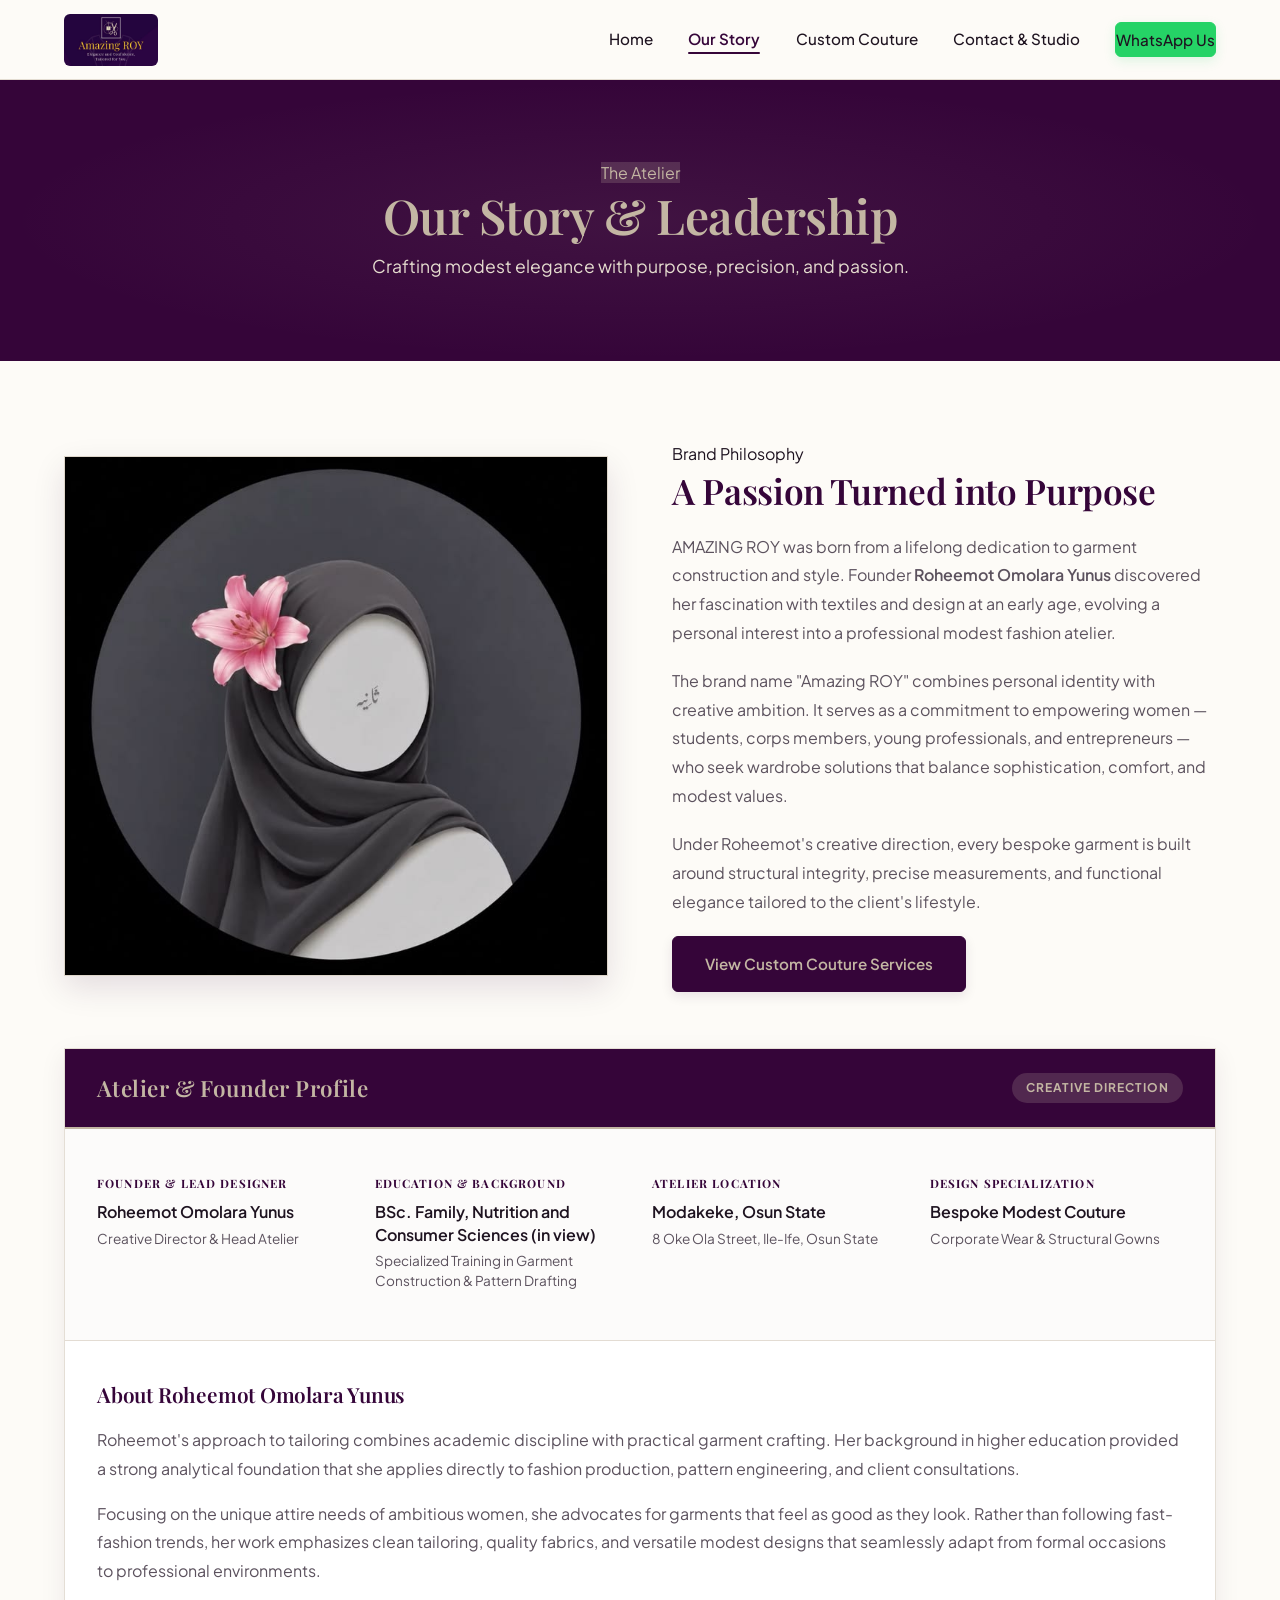
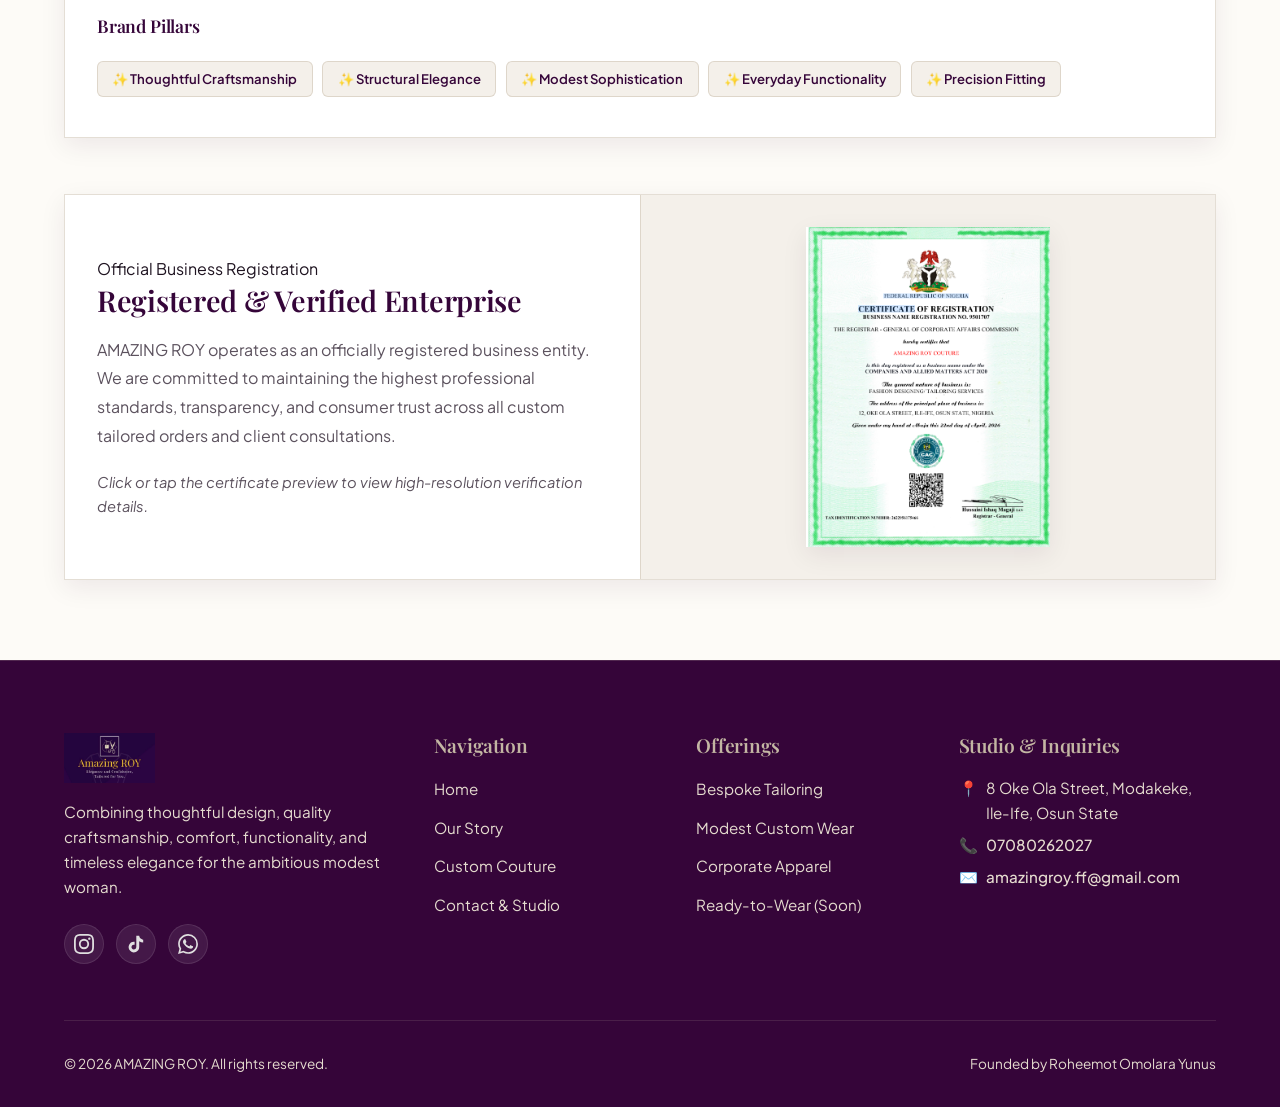
==== commit cda3213a: "changes in brand name" ====
--- a/about.html
+++ b/about.html
@@ -3,7 +3,7 @@
 <head>
   <meta charset="UTF-8">
   <meta name="viewport" content="width=device-width, initial-scale=1.0">
-  <title>Our Story & Founder Profile | AMAZING ROY COUTURE</title>
+  <title>Our Story & Founder Profile | AMAZING ROY</title>
   <link rel="stylesheet" href="css/styles.css">
   <style>
     /* ============================================
@@ -408,7 +408,7 @@
   <header class="site-header">
     <div class="container nav-wrapper">
       <a href="index.html">
-        <img src="assets/logo.jpeg" alt="AMAZING ROY Logo" class="brand-logo">
+        <img src="assets/logo1.jpg" alt="AMAZING ROY Logo" class="brand-logo">
       </a>
       <nav>
         <ul class="nav-links">
@@ -458,7 +458,7 @@
           <span class="section-tag">Brand Philosophy</span>
           <h2>A Passion Turned into Purpose</h2>
           <p>
-            AMAZING ROY COUTURE was born from a lifelong dedication to garment construction and style. Founder <strong>Roheemot Omolara Yunus</strong> discovered her fascination with textiles and design at an early age, evolving a personal interest into a professional modest fashion atelier.
+            AMAZING ROY was born from a lifelong dedication to garment construction and style. Founder <strong>Roheemot Omolara Yunus</strong> discovered her fascination with textiles and design at an early age, evolving a personal interest into a professional modest fashion atelier.
           </p>
           <p>
             The brand name "Amazing ROY" combines personal identity with creative ambition. It serves as a commitment to empowering women — students, corps members, young professionals, and entrepreneurs — who seek wardrobe solutions that balance sophistication, comfort, and modest values.
@@ -551,7 +551,7 @@
               Registered &amp; Verified Enterprise
             </h3>
             <p style="color: var(--color-text-muted); line-height: 1.8; margin-bottom: 1.2rem;">
-              AMAZING ROY COUTURE operates as an officially registered business entity. We are committed to maintaining the highest professional standards, transparency, and consumer trust across all custom tailored orders and client consultations.
+              AMAZING ROY operates as an officially registered business entity. We are committed to maintaining the highest professional standards, transparency, and consumer trust across all custom tailored orders and client consultations.
             </p>
             <p style="color: var(--color-text-muted); font-size: 0.92rem; font-style: italic;">
               Click or tap the certificate preview to view high-resolution verification details.
@@ -580,7 +580,7 @@
         <!-- Brand Info & Social Media Links -->
         <div class="footer-brand">
           <a href="index.html">
-            <img src="assets/logo.jpeg" alt="AMAZING ROY COUTURE Logo" style="height: 50px; border-radius: var(--radius-sm);">
+            <img src="assets/logo1.jpg" alt="AMAZING ROY Logo" style="height: 50px; border-radius: var(--radius-sm);">
           </a>
           <p>
             Combining thoughtful design, quality craftsmanship, comfort, functionality, and timeless elegance for the ambitious modest woman.
@@ -658,7 +658,7 @@
 
       <!-- Bottom Bar -->
       <div class="footer-bottom">
-        <p>&copy; 2026 AMAZING ROY COUTURE. All rights reserved.</p>
+        <p>&copy; 2026 AMAZING ROY. All rights reserved.</p>
         <p>Founded by Roheemot Omolara Yunus</p>
       </div>
     </div>
--- a/css/styles.css
+++ b/css/styles.css
@@ -1,36 +1,58 @@
 /* ==========================================================================
-   1. Google Fonts & Root Design Tokens
+   AMAZING ROY COUTURE — Global Stylesheet
+   A refined, professional design system for a bespoke modest couture brand.
+   ========================================================================== */
+
+/* ==========================================================================
+   1. Font Imports & Design Tokens
    ========================================================================== */
 @import url('https://fonts.googleapis.com/css2?family=Playfair+Display:ital,wght@0,400..700;1,400..700&family=Plus+Jakarta+Sans:wght@300;400;500;600;700&display=swap');
 
 :root {
-  /* Brand Palette */
-  --color-primary: #350539;         /* Deep Purple */
-  --color-primary-hover: #230226;
-  --color-secondary: #C3B6A3;       /* Cream Accent */
-  --color-secondary-light: #F4F0EA; /* Soft Cream Tint */
-  --color-accent: #E5DCCF;          /* Warm Neutral */
+  /* ---- Brand Palette ---- */
+  --color-primary: #350539;         /* Deep Purple — brand signature */
+  --color-primary-hover: #230226;   /* Darker Purple — hover depth */
+  --color-primary-soft: rgba(53, 5, 57, 0.06);
+  --color-secondary: #C3B6A3;       /* Cream Accent — metallic warmth */
+  --color-secondary-light: #F4F0EA; /* Soft Cream Tint — surfaces */
+  --color-accent: #E5DCCF;          /* Warm Neutral — text on dark */
   --color-bg-light: #FDFBF7;        /* Off-White Page Background */
   --color-white: #FFFFFF;
-  
-  /* Text & Border Colors */
-  --color-text-dark: #1E1320;       /* Rich Charcoal-Purple */
-  --color-text-muted: #5C525E;      /* Muted Subtitle Gray */
+
+  /* ---- Text & Border Colors ---- */
+  --color-text-dark: #1E1320;
+  --color-text-muted: #5C525E;
+  --color-text-soft: #8A8089;
   --color-border: rgba(195, 182, 163, 0.45);
+  --color-border-strong: rgba(195, 182, 163, 0.7);
   --color-border-hover: rgba(53, 5, 57, 0.3);
 
-  /* Typography */
-  --font-heading: 'Playfair Display', Georgia, serif;
-  --font-body: 'Plus Jakarta Sans', -apple-system, BlinkMacSystemFont, sans-serif;
-
-  /* Layout & Elevations */
+  /* ---- Typography ---- */
+  --font-heading: 'Playfair Display', Georgia, 'Times New Roman', serif;
+  --font-body: 'Plus Jakarta Sans', -apple-system, BlinkMacSystemFont, 'Segoe UI', sans-serif;
+
+  /* ---- Layout ---- */
   --max-width: 1200px;
+  --max-width-narrow: 960px;
   --border-radius-sm: 6px;
   --border-radius-md: 12px;
   --border-radius-lg: 20px;
+  --border-radius-pill: 50px;
+
+  /* ---- Elevations ---- */
   --shadow-subtle: 0 4px 20px rgba(53, 5, 57, 0.04);
+  --shadow-card: 0 8px 24px rgba(53, 5, 57, 0.08);
   --shadow-hover: 0 12px 30px rgba(53, 5, 57, 0.12);
+  --shadow-focus: 0 0 0 3px rgba(53, 5, 57, 0.12);
+
+  /* ---- Motion (FIXED: added --transition alias) ---- */
+  --transition: all 0.3s cubic-bezier(0.16, 1, 0.3, 1);   /* ← was missing */
   --transition-smooth: all 0.3s cubic-bezier(0.16, 1, 0.3, 1);
+  --transition-fast: all 0.2s ease;
+
+  /* ---- Section Rhythm ---- */
+  --section-y: 5rem;
+  --section-y-mobile: 3.5rem;
 }
 
 /* ==========================================================================
@@ -45,6 +67,7 @@
 html {
   scroll-behavior: smooth;
   font-size: 16px;
+  -webkit-text-size-adjust: 100%;
 }
 
 body {
@@ -53,7 +76,9 @@
   color: var(--color-text-dark);
   line-height: 1.65;
   -webkit-font-smoothing: antialiased;
+  -moz-osx-font-smoothing: grayscale;
   overflow-x: hidden;
+  text-rendering: optimizeLegibility;
 }
 
 a {
@@ -67,6 +92,11 @@
   height: auto;
   display: block;
   object-fit: cover;
+}
+
+::selection {
+  background-color: var(--color-primary);
+  color: var(--color-secondary);
 }
 
 /* ==========================================================================
@@ -84,6 +114,11 @@
   color: var(--color-text-muted);
 }
 
+strong {
+  color: var(--color-text-dark);
+  font-weight: 600;
+}
+
 /* Reusable Container */
 .container {
   width: 90%;
@@ -93,32 +128,41 @@
 
 /* Section Spacing Utility */
 .section-padding {
-  padding: 5rem 0;
+  padding: var(--section-y) 0;
 }
 
 @media (max-width: 768px) {
   .section-padding {
-    padding: 3.5rem 0;
+    padding: var(--section-y-mobile) 0;
   }
 }
 
 /* ==========================================================================
    4. Interactive Component Buttons
    ========================================================================== */
-.btn-primary {
+.btn-primary,
+.btn-whatsapp {
   display: inline-flex;
   align-items: center;
   justify-content: center;
+  gap: 0.6rem;
+  padding: 0.9rem 2rem;
+  border-radius: var(--border-radius-sm);
+  font-family: var(--font-body);
+  font-weight: 600;
+  font-size: 0.95rem;
+  cursor: pointer;
+  border: 1px solid transparent;
+  transition: var(--transition-smooth);
+  white-space: nowrap;
+  text-align: center;
+}
+
+.btn-primary {
   background-color: var(--color-primary);
   color: var(--color-secondary);
-  padding: 0.9rem 2rem;
-  border-radius: var(--border-radius-sm);
-  font-weight: 600;
-  font-size: 0.95rem;
-  border: 1px solid var(--color-primary);
-  cursor: pointer;
+  border-color: var(--color-primary);
   box-shadow: 0 4px 12px rgba(53, 5, 57, 0.1);
-  transition: var(--transition-smooth);
 }
 
 .btn-primary:hover {
@@ -129,25 +173,25 @@
 }
 
 .btn-whatsapp {
-  display: inline-flex;
-  align-items: center;
-  justify-content: center;
-  gap: 0.6rem;
   background-color: #25D366;
   color: var(--color-white);
-  padding: 0.9rem 2rem;
-  border-radius: var(--border-radius-sm);
-  font-weight: 600;
-  font-size: 0.95rem;
-  cursor: pointer;
+  border-color: #25D366;
   box-shadow: 0 4px 12px rgba(37, 211, 102, 0.15);
-  transition: var(--transition-smooth);
 }
 
 .btn-whatsapp:hover {
   background-color: #1eb857;
+  border-color: #1eb857;
   transform: translateY(-2px);
   box-shadow: 0 8px 20px rgba(37, 211, 102, 0.25);
+}
+
+.btn-primary:focus-visible,
+.btn-whatsapp:focus-visible,
+button:focus-visible,
+a:focus-visible {
+  outline: none;
+  box-shadow: var(--shadow-focus);
 }
 
 /* ==========================================================================
@@ -168,6 +212,7 @@
   justify-content: space-between;
   align-items: center;
   padding: 0.85rem 0;
+  gap: 1.5rem;
 }
 
 .brand-logo {
@@ -194,21 +239,29 @@
   font-size: 0.95rem;
   color: var(--color-text-dark);
   position: relative;
+  padding: 0.25rem 0;
 }
 
 .nav-links a::after {
   content: '';
   position: absolute;
-  bottom: -4px;
+  bottom: -2px;
   left: 0;
   width: 0%;
   height: 2px;
   background-color: var(--color-primary);
-  transition: var(--transition-smooth);
-}
-
-.nav-links a:hover::after {
+  transition: width 0.35s cubic-bezier(0.16, 1, 0.3, 1);
+  border-radius: 2px;
+}
+
+.nav-links a:hover::after,
+.nav-links a.active::after {
   width: 100%;
+}
+
+.nav-links a.active {
+  color: var(--color-primary);
+  font-weight: 600;
 }
 
 .nav-toggle {
@@ -218,6 +271,12 @@
   font-size: 1.8rem;
   color: var(--color-primary);
   cursor: pointer;
+  padding: 0.25rem;
+  transition: var(--transition-smooth);
+}
+
+.nav-toggle:hover {
+  transform: scale(1.08);
 }
 
 /* ==========================================================================
@@ -286,7 +345,7 @@
   left: 0;
   width: 4px;
   height: 100%;
-  background-color: var(--color-primary);
+  background: linear-gradient(180deg, var(--color-secondary), var(--color-primary));
 }
 
 .process-card:hover {
@@ -303,14 +362,20 @@
 form textarea {
   width: 100%;
   padding: 0.9rem 1.1rem;
-  border: 1px solid #D8D2CA;
+  border: 1.5px solid #D8D2CA;
   border-radius: var(--border-radius-sm);
   font-family: var(--font-body);
   font-size: 0.95rem;
   background-color: var(--color-bg-light);
   color: var(--color-text-dark);
-  transition: var(--transition-smooth);
+  transition: var(--transition-fast);
   outline: none;
+  box-sizing: border-box;
+}
+
+form input::placeholder,
+form textarea::placeholder {
+  color: var(--color-text-soft);
 }
 
 form input:focus,
@@ -318,19 +383,36 @@
 form textarea:focus {
   border-color: var(--color-primary);
   background-color: var(--color-white);
-  box-shadow: 0 0 0 3px rgba(53, 5, 57, 0.1);
+  box-shadow: var(--shadow-focus);
+}
+
+form select {
+  appearance: none;
+  background-image: url("data:image/svg+xml,%3Csvg xmlns='http://www.w3.org/2000/svg' width='12' height='12' viewBox='0 0 24 24' fill='none' stroke='%23350539' stroke-width='2.5' stroke-linecap='round' stroke-linejoin='round'%3E%3Cpolyline points='6 9 12 15 18 9'%3E%3C/polyline%3E%3C/svg%3E");
+  background-repeat: no-repeat;
+  background-position: right 1rem center;
+  padding-right: 2.5rem;
+  cursor: pointer;
+}
+
+form textarea {
+  resize: vertical;
+  min-height: 120px;
+  line-height: 1.6;
 }
 
 form label {
   display: block;
   font-weight: 600;
-  font-size: 0.875rem;
-  margin-bottom: 0.4rem;
+  font-size: 0.82rem;
+  text-transform: uppercase;
+  letter-spacing: 0.06em;
+  margin-bottom: 0.45rem;
   color: var(--color-primary);
 }
 
 /* ==========================================================================
-   9. Mobile Drawer & Responsive Breakpoints
+   9. Responsive Breakpoints
    ========================================================================== */
 @media (max-width: 992px) {
   .hero-grid {
@@ -361,12 +443,12 @@
 
   .nav-links {
     position: fixed;
-    top: 70px;
+    top: 72px;
     left: 0;
     width: 100%;
     background-color: var(--color-bg-light);
     flex-direction: column;
-    padding: 2.5rem 2rem;
+    padding: 2.5rem 2rem 3rem;
     gap: 1.8rem;
     border-bottom: 1px solid var(--color-border);
     box-shadow: 0 15px 30px rgba(0, 0, 0, 0.08);
@@ -374,6 +456,7 @@
     opacity: 0;
     visibility: hidden;
     transition: var(--transition-smooth);
+    z-index: 999;
   }
 
   .nav-links.active {
@@ -383,9 +466,10 @@
   }
 
   .nav-links a::after {
-    display: none; /* Hide hover line animation on touch screens */
-  }
-}
+    display: none;
+  }
+}
+
 /* ==========================================================================
    10. Site Footer Component
    ========================================================================== */
@@ -425,10 +509,12 @@
   gap: 0.75rem;
 }
 
+/* FIXED: was var(--transition) — now defined */
 .footer-links a {
   color: var(--color-accent);
   font-size: 0.95rem;
   transition: var(--transition);
+  display: inline-block;
 }
 
 .footer-links a:hover {
@@ -443,8 +529,10 @@
   color: var(--color-accent);
   font-size: 0.95rem;
   margin-bottom: 0.8rem;
-}
-
+  line-height: 1.6;
+}
+
+/* FIXED: was var(--transition) — now defined */
 .footer-contact-item a {
   color: var(--color-secondary);
   font-weight: 500;
@@ -453,15 +541,17 @@
 
 .footer-contact-item a:hover {
   text-decoration: underline;
-}
-
-/* ==========================================================================
-   Styled Social Media Icon Links
+  text-underline-offset: 3px;
+}
+
+/* ==========================================================================
+   11. Social Media Icon Links
    ========================================================================== */
 .social-links {
   display: flex;
   gap: 0.9rem;
   margin-top: 1.2rem;
+  flex-wrap: wrap;
 }
 
 .social-icon {
@@ -472,36 +562,51 @@
   width: 44px;
   height: 44px;
   border-radius: 50%;
-  background: rgba(195, 182, 163, 0.12); /* Subtle cream transparent fill */
-  border: 1px solid rgba(195, 182, 163, 0.3); /* Metallic cream border */
-  padding: 10px;
+  background: rgba(195, 182, 163, 0.12);
+  border: 1px solid rgba(195, 182, 163, 0.3);
+  color: var(--color-secondary);
   transition: all 0.35s cubic-bezier(0.25, 1, 0.5, 1);
   backdrop-filter: blur(4px);
-}
-
+  text-decoration: none;
+}
+
+.social-icon svg {
+  width: 20px;
+  height: 20px;
+  display: block;
+  fill: currentColor;
+  transition: var(--transition-fast);
+}
+
+.social-icon:hover {
+  background: var(--color-secondary);
+  border-color: var(--color-secondary);
+  color: var(--color-primary);
+  transform: translateY(-4px) scale(1.05);
+  box-shadow: 0 6px 16px rgba(195, 182, 163, 0.25);
+}
+
+.social-icon:hover svg {
+  transform: scale(1.08);
+}
+
+/* ---- Legacy image-based social icons (kept for compatibility) ---- */
 .social-img-icon {
   width: 100%;
   height: 100%;
   object-fit: contain;
-  /* Converts default colored icons into elegant Cream (#C3B6A3) tint */
   filter: brightness(0) invert(83%) sepia(12%) saturate(468%) hue-rotate(352deg) brightness(89%) contrast(85%);
   transition: filter 0.35s ease, transform 0.35s ease;
 }
 
-/* Hover Effect: Glow & Color Shift */
-.social-icon:hover {
-  background: var(--color-secondary); /* Flips to Cream background */
-  border-color: var(--color-secondary);
-  transform: translateY(-4px) scale(1.05);
-  box-shadow: 0 6px 16px rgba(195, 182, 163, 0.25);
-}
-
 .social-icon:hover .social-img-icon {
-  /* Inverts icon color to Deep Purple (#350539) on hover */
   filter: brightness(0) saturate(100%) invert(8%) sepia(82%) saturate(5412%) hue-rotate(282deg) brightness(85%) contrast(108%);
   transform: scale(1.1);
 }
 
+/* ==========================================================================
+   12. Footer Bottom Bar
+   ========================================================================== */
 .footer-bottom {
   padding-top: 2rem;
   border-top: 1px solid rgba(195, 182, 163, 0.15);
@@ -514,6 +619,42 @@
   color: var(--color-accent);
 }
 
+.footer-bottom p {
+  color: var(--color-accent);
+  margin: 0;
+  font-size: 0.85rem;
+}
+
+/* ==========================================================================
+   13. Portfolio Slideshow — Global Support Styles
+   (Page-specific layout lives inline in services.html)
+   ========================================================================== */
+.slideshow-wrapper {
+  touch-action: pan-y;
+  -webkit-user-select: none;
+  user-select: none;
+  cursor: grab;
+}
+
+.slideshow-wrapper:active {
+  cursor: grabbing;
+}
+
+/* Prevent image drag ghosting during swipe */
+.slide-image-container img {
+  -webkit-user-drag: none;
+  pointer-events: none;
+}
+
+/* Restore pointer events on interactive elements inside slides */
+.slide-details a,
+.slide-details button {
+  pointer-events: auto;
+}
+
+/* ==========================================================================
+   14. Responsive Footer Adjustments
+   ========================================================================== */
 @media (max-width: 992px) {
   .footer-grid {
     grid-template-columns: 1fr 1fr;
@@ -525,8 +666,59 @@
     grid-template-columns: 1fr;
     gap: 2.5rem;
   }
+
   .footer-bottom {
     flex-direction: column;
     text-align: center;
   }
+}
+
+/* ==========================================================================
+   15. Accessibility & Motion Preferences
+   ========================================================================== */
+@media (prefers-reduced-motion: reduce) {
+  *,
+  *::before,
+  *::after {
+    animation-duration: 0.01ms !important;
+    animation-iteration-count: 1 !important;
+    transition-duration: 0.01ms !important;
+    scroll-behavior: auto !important;
+  }
+}
+
+/* ---- Screen Reader Only Utility ---- */
+.sr-only {
+  position: absolute;
+  width: 1px;
+  height: 1px;
+  padding: 0;
+  margin: -1px;
+  overflow: hidden;
+  clip: rect(0, 0, 0, 0);
+  white-space: nowrap;
+  border: 0;
+}
+
+/* ==========================================================================
+   16. Print Styles
+   ========================================================================== */
+@media print {
+  .site-header,
+  .site-footer,
+  .nav-toggle,
+  .btn-primary,
+  .btn-whatsapp {
+    display: none !important;
+  }
+
+  body {
+    background: white;
+    color: black;
+  }
+
+  a {
+    text-decoration: underline;
+    color: black;
+  }
 }
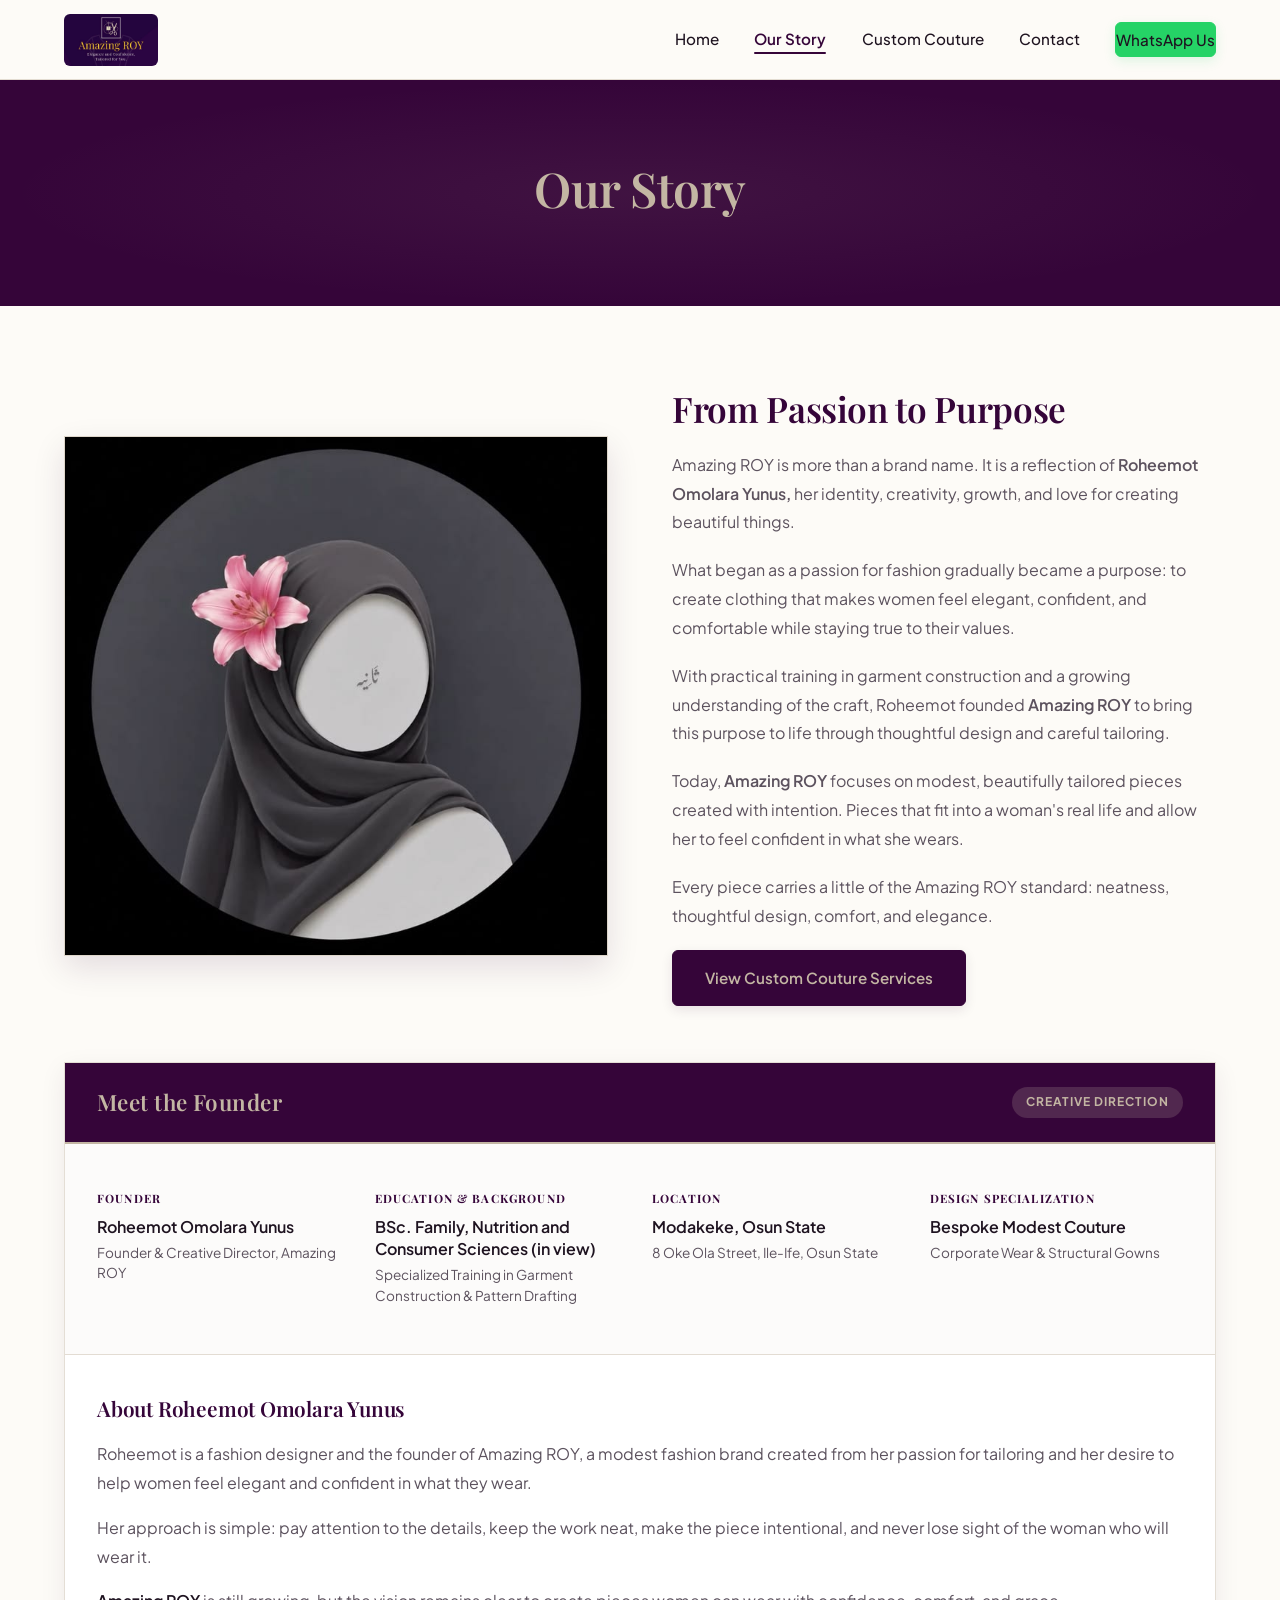
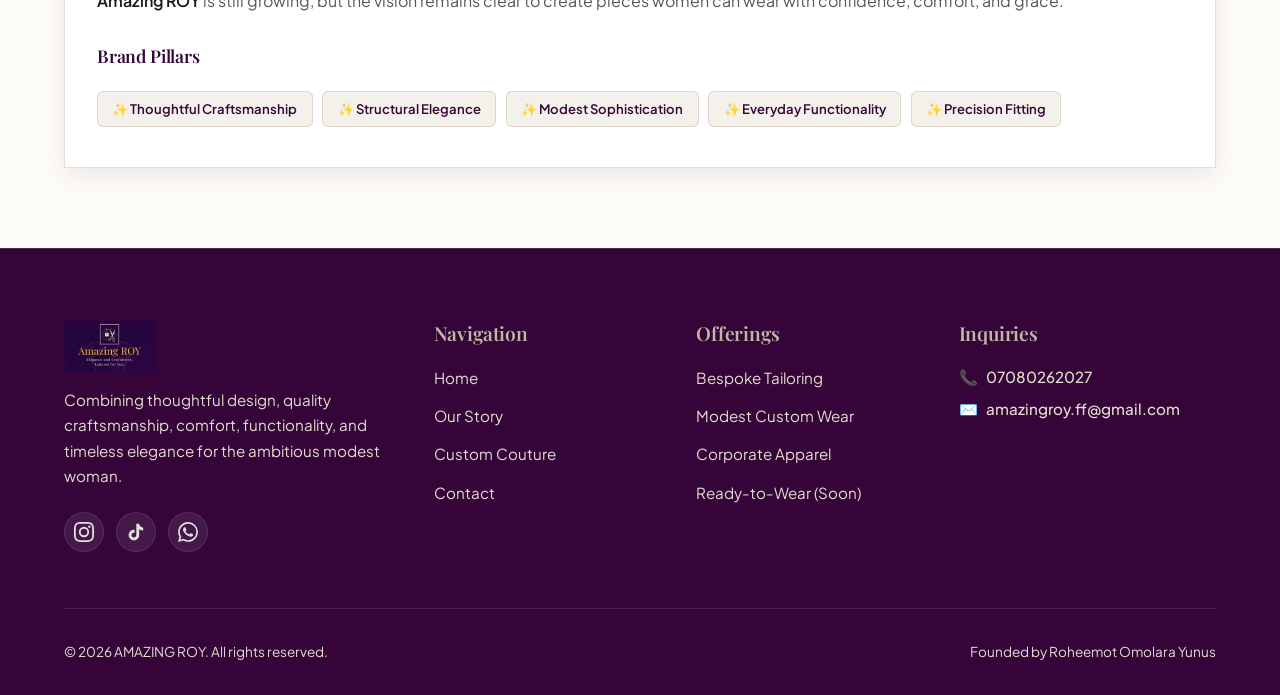
==== commit d67c2beb: "Update services slideshow, contact links, and about page profile" ====
--- a/about.html
+++ b/about.html
@@ -149,68 +149,6 @@
     }
 
     /* ============================================
-       CERTIFICATE SECTION
-       ============================================ */
-    .certificate-card {
-      margin-top: 3.5rem;
-      background-color: var(--color-white);
-      border: 1px solid var(--color-border);
-      border-radius: var(--radius-md);
-      box-shadow: var(--shadow-card);
-      overflow: hidden;
-      transition: box-shadow 0.3s ease;
-    }
-
-    .certificate-card:hover {
-      box-shadow: var(--shadow-hover);
-    }
-
-    .certificate-grid {
-      display: grid;
-      grid-template-columns: 1fr 1fr;
-      gap: 0;
-      align-items: stretch;
-    }
-
-    .certificate-grid > div:first-child {
-      padding: 2.5rem 2rem;
-      display: flex;
-      flex-direction: column;
-      justify-content: center;
-    }
-
-    .certificate-image-wrapper {
-      background-color: var(--color-secondary-light);
-      display: flex;
-      align-items: center;
-      justify-content: center;
-      padding: 2rem;
-      border-left: 1px solid var(--color-border);
-    }
-
-    .certificate-image-wrapper a {
-      display: block;
-      max-width: 100%;
-      border-radius: var(--radius-sm);
-      overflow: hidden;
-      box-shadow: var(--shadow-card);
-      transition: transform 0.3s ease, box-shadow 0.3s ease;
-    }
-
-    .certificate-image-wrapper a:hover {
-      transform: scale(1.02);
-      box-shadow: var(--shadow-hover);
-    }
-
-    .certificate-image-wrapper img {
-      display: block;
-      width: 100%;
-      height: auto;
-      max-height: 320px;
-      object-fit: contain;
-    }
-
-    /* ============================================
        HERO BANNER
        ============================================ */
     .story-hero {
@@ -338,20 +276,6 @@
 
       .bio-narrative-box {
         padding: 2rem 1.5rem;
-      }
-
-      .certificate-grid {
-        grid-template-columns: 1fr;
-      }
-
-      .certificate-grid > div:first-child {
-        padding: 2rem 1.5rem;
-      }
-
-      .certificate-image-wrapper {
-        border-left: none;
-        border-top: 1px solid var(--color-border);
-        padding: 1.5rem;
       }
 
       .profile-banner-header {
@@ -415,7 +339,7 @@
           <li><a href="index.html">Home</a></li>
           <li><a href="about.html" class="active">Our Story</a></li>
           <li><a href="services.html">Custom Couture</a></li>
-          <li><a href="contact.html">Contact &amp; Studio</a></li>
+          <li><a href="contact.html">Contact</a></li>
           <li>
             <a href="https://wa.me/2347080262027?text=Hello%20Amazing%20ROY..." target="_blank" class="btn-whatsapp">WhatsApp Us</a>
           </li>
@@ -429,9 +353,9 @@
        ============================================ -->
   <section class="story-hero">
     <div class="container">
-      <span class="section-tag" style="background: rgba(195,182,163,0.2); color: var(--color-secondary);">The Atelier</span>
-      <h1>Our Story &amp; Leadership</h1>
-      <p>Crafting modest elegance with purpose, precision, and passion.</p>
+      <span class="section-tag" style="background: rgba(195,182,163,0.2); color: var(--color-secondary);"></span>
+      <h1>Our Story</h1>
+      <p></p>
     </div>
   </section>
 
@@ -455,16 +379,21 @@
 
         <!-- Narrative Content -->
         <div class="founder-narrative">
-          <span class="section-tag">Brand Philosophy</span>
-          <h2>A Passion Turned into Purpose</h2>
-          <p>
-            AMAZING ROY was born from a lifelong dedication to garment construction and style. Founder <strong>Roheemot Omolara Yunus</strong> discovered her fascination with textiles and design at an early age, evolving a personal interest into a professional modest fashion atelier.
-          </p>
-          <p>
-            The brand name "Amazing ROY" combines personal identity with creative ambition. It serves as a commitment to empowering women — students, corps members, young professionals, and entrepreneurs — who seek wardrobe solutions that balance sophistication, comfort, and modest values.
-          </p>
-          <p>
-            Under Roheemot's creative direction, every bespoke garment is built around structural integrity, precise measurements, and functional elegance tailored to the client's lifestyle.
+          <h2>From Passion to Purpose</h2>
+          <p>
+            Amazing ROY is more than a brand name. It is a reflection of <strong>Roheemot Omolara Yunus,</strong> her identity, creativity, growth, and love for creating beautiful things.
+          </p>
+          <p>
+            What began as a passion for fashion gradually became a purpose: to create clothing that makes women feel elegant, confident, and comfortable while staying true to their values.
+          </p>
+          <p>
+            With practical training in garment construction and a growing understanding of the craft, Roheemot founded <strong>Amazing ROY</strong> to bring this purpose to life through thoughtful design and careful tailoring.
+          </p>
+          <p>
+            Today, <strong>Amazing ROY</strong> focuses on modest, beautifully tailored pieces created with intention. Pieces that fit into a woman's real life and allow her to feel confident in what she wears.
+          </p>
+          <p>
+            Every piece carries a little of the Amazing ROY standard: neatness, thoughtful design, comfort, and elegance.
           </p>
           <a href="services.html" class="btn-primary">View Custom Couture Services</a>
         </div>
@@ -478,7 +407,7 @@
 
         <!-- Header -->
         <div class="profile-banner-header">
-          <h3>Atelier &amp; Founder Profile</h3>
+          <h3>Meet the Founder</h3>
           <span class="profile-banner-tag">Creative Direction</span>
         </div>
 
@@ -487,21 +416,21 @@
 
           <!-- Name & Role -->
           <div class="profile-info-block">
-            <h4>Founder &amp; Lead Designer</h4>
+            <h4>Founder</h4>
             <p>Roheemot Omolara Yunus</p>
-            <span>Creative Director &amp; Head Atelier</span>
+            <span>Founder & Creative Director, Amazing ROY</span>
           </div>
 
           <!-- Academic & Professional Background -->
           <div class="profile-info-block">
-            <h4>Education &amp; Background</h4>
+            <h4>Education & Background</h4>
             <p>BSc. Family, Nutrition and Consumer Sciences (in view)</p>
-            <span>Specialized Training in Garment Construction &amp; Pattern Drafting</span>
+            <span>Specialized Training in Garment Construction & Pattern Drafting</span>
           </div>
 
           <!-- Location & Base -->
           <div class="profile-info-block">
-            <h4>Atelier Location</h4>
+            <h4>Location</h4>
             <p>Modakeke, Osun State</p>
             <span>8 Oke Ola Street, Ile-Ife, Osun State</span>
           </div>
@@ -510,7 +439,7 @@
           <div class="profile-info-block">
             <h4>Design Specialization</h4>
             <p>Bespoke Modest Couture</p>
-            <span>Corporate Wear &amp; Structural Gowns</span>
+            <span>Corporate Wear & Structural Gowns</span>
           </div>
 
         </div>
@@ -519,10 +448,13 @@
         <div class="bio-narrative-box">
           <h4>About Roheemot Omolara Yunus</h4>
           <p>
-            Roheemot's approach to tailoring combines academic discipline with practical garment crafting. Her background in higher education provided a strong analytical foundation that she applies directly to fashion production, pattern engineering, and client consultations.
-          </p>
-          <p>
-            Focusing on the unique attire needs of ambitious women, she advocates for garments that feel as good as they look. Rather than following fast-fashion trends, her work emphasizes clean tailoring, quality fabrics, and versatile modest designs that seamlessly adapt from formal occasions to professional environments.
+           Roheemot is a fashion designer and the founder of Amazing ROY, a modest fashion brand created from her passion for tailoring and her desire to help women feel elegant and confident in what they wear.
+          </p>
+          <p>
+            Her approach is simple: pay attention to the details, keep the work neat, make the piece intentional, and never lose sight of the woman who will wear it.
+          </p>
+          <p>
+            <strong>Amazing ROY</strong> is still growing, but the vision remains clear to create pieces women can wear with confidence, comfort, and grace.
           </p>
 
           <!-- Core Brand Pillars -->
@@ -540,33 +472,6 @@
 
       </div>
 
-      <!-- ============================================
-           REGISTRATION CERTIFICATE SECTION
-           ============================================ -->
-      <div class="certificate-card">
-        <div class="certificate-grid">
-          <div>
-            <span class="section-tag">Official Business Registration</span>
-            <h3 style="font-family: var(--font-heading); font-size: 1.8rem; color: var(--color-primary); margin-bottom: 1rem; line-height: 1.3;">
-              Registered &amp; Verified Enterprise
-            </h3>
-            <p style="color: var(--color-text-muted); line-height: 1.8; margin-bottom: 1.2rem;">
-              AMAZING ROY operates as an officially registered business entity. We are committed to maintaining the highest professional standards, transparency, and consumer trust across all custom tailored orders and client consultations.
-            </p>
-            <p style="color: var(--color-text-muted); font-size: 0.92rem; font-style: italic;">
-              Click or tap the certificate preview to view high-resolution verification details.
-            </p>
-          </div>
-
-          <!-- Registration Certificate Image -->
-          <div class="certificate-image-wrapper">
-            <a href="assets/certificate.png" target="_blank" title="View Full Registration Certificate">
-              <img src="assets/certificate.png" alt="AMAZING ROY COUTURE Business Registration Certificate" loading="lazy">
-            </a>
-          </div>
-        </div>
-      </div>
-
     </div>
   </section>
 
@@ -619,7 +524,7 @@
             <li><a href="index.html">Home</a></li>
             <li><a href="about.html">Our Story</a></li>
             <li><a href="services.html">Custom Couture</a></li>
-            <li><a href="contact.html">Contact &amp; Studio</a></li>
+            <li><a href="contact.html">Contact</a></li>
           </ul>
         </div>
 
@@ -636,12 +541,7 @@
 
         <!-- Studio Contact Info -->
         <div>
-          <h4 class="footer-title">Studio &amp; Inquiries</h4>
-
-          <div class="footer-contact-item">
-            <span>📍</span>
-            <span>8 Oke Ola Street, Modakeke, Ile-Ife, Osun State</span>
-          </div>
+          <h4 class="footer-title">Inquiries</h4>
 
           <div class="footer-contact-item">
             <span>📞</span>
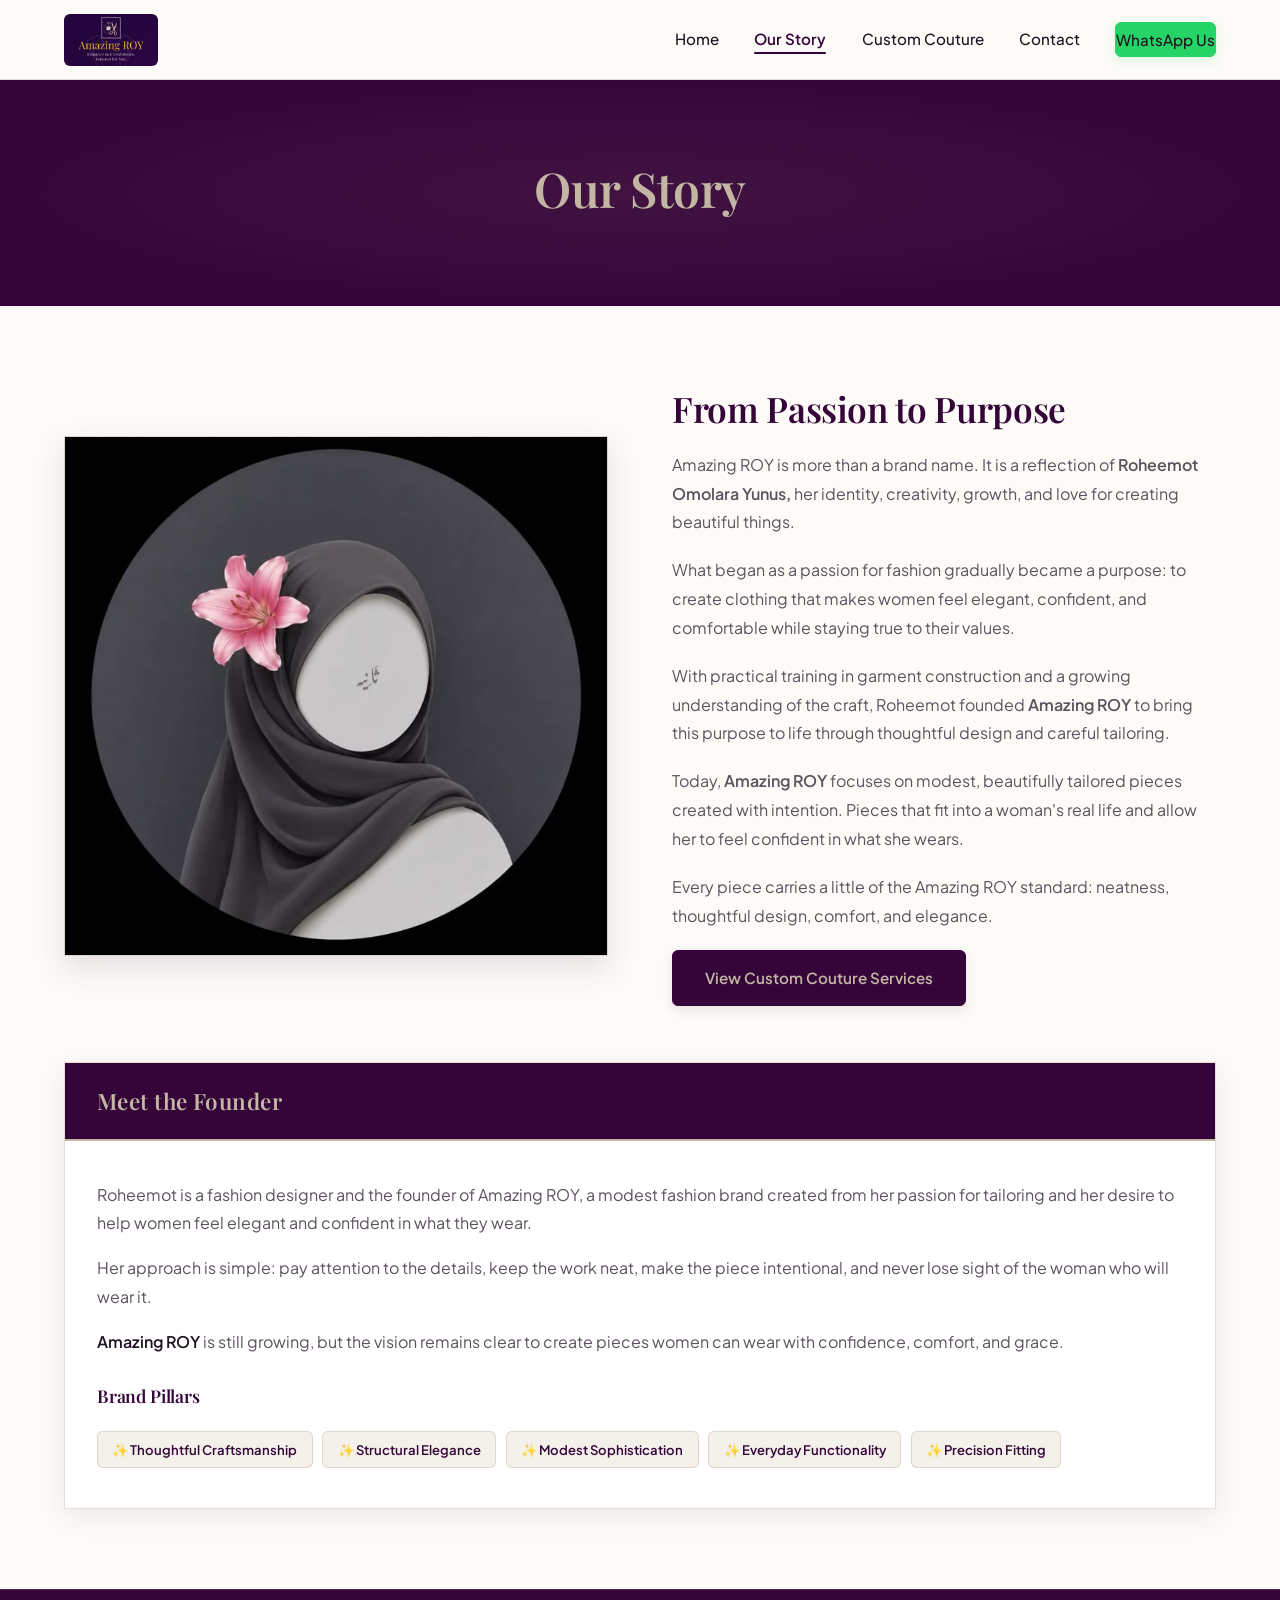
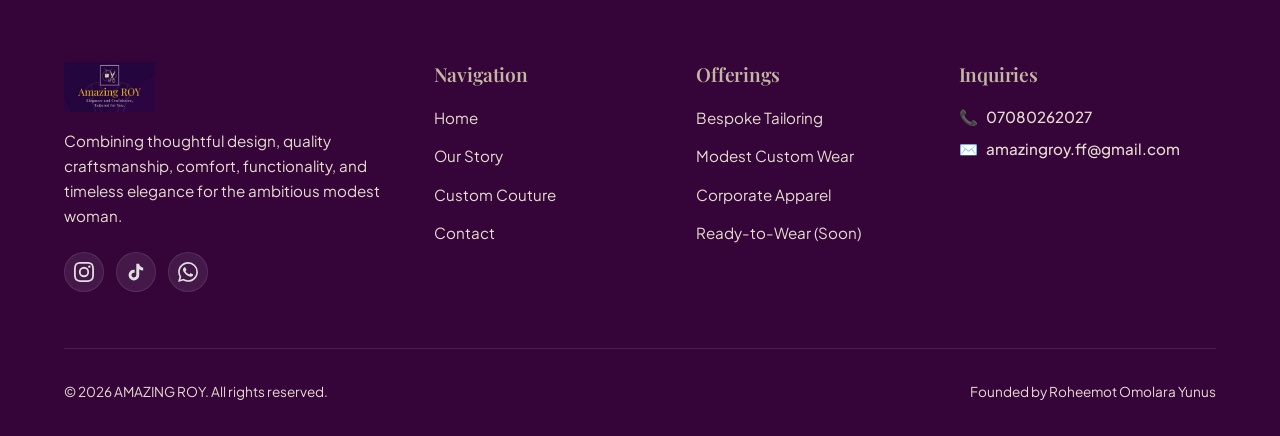
==== commit ab97826e: "Update layout: remove specific headings, grids, and fix image sizing" ====
--- a/about.html
+++ b/about.html
@@ -46,69 +46,10 @@
       letter-spacing: 0.02em;
     }
 
-    .profile-banner-tag {
-      background: rgba(195, 182, 163, 0.2);
-      color: var(--color-secondary);
-      font-size: 0.75rem;
-      font-weight: 700;
-      padding: 0.35rem 0.9rem;
-      border-radius: 50px;
-      text-transform: uppercase;
-      letter-spacing: 0.08em;
-      white-space: nowrap;
-    }
-
-    /* --- Profile Details Grid --- */
-    .profile-details-grid {
-      display: grid;
-      grid-template-columns: repeat(auto-fit, minmax(240px, 1fr));
-      gap: 1.5rem;
-      padding: 2.5rem 2rem;
-      background-color: rgba(195, 182, 163, 0.05);
-      border-bottom: 1px solid var(--color-border);
-    }
-
-    .profile-info-block {
-      padding: 0.5rem 0;
-    }
-
-    .profile-info-block h4 {
-      font-size: 0.72rem;
-      text-transform: uppercase;
-      letter-spacing: 0.1em;
-      color: var(--color-primary);
-      margin-bottom: 0.6rem;
-      font-weight: 700;
-    }
-
-    .profile-info-block p {
-      font-size: 1rem;
-      font-weight: 600;
-      color: var(--color-text);
-      margin: 0;
-      line-height: 1.4;
-    }
-
-    .profile-info-block span {
-      display: block;
-      font-size: 0.85rem;
-      color: var(--color-text-muted);
-      font-weight: 400;
-      margin-top: 0.3rem;
-      line-height: 1.5;
-    }
-
     /* --- Bio Narrative Box --- */
     .bio-narrative-box {
       padding: 2.5rem 2rem;
       background-color: var(--color-white);
-    }
-
-    .bio-narrative-box h4 {
-      font-family: var(--font-heading);
-      font-size: 1.3rem;
-      color: var(--color-primary);
-      margin-bottom: 1.2rem;
     }
 
     .bio-narrative-box p {
@@ -269,11 +210,6 @@
         font-size: 1.8rem;
       }
 
-      .profile-details-grid {
-        padding: 2rem 1.5rem;
-        gap: 1.2rem;
-      }
-
       .bio-narrative-box {
         padding: 2rem 1.5rem;
       }
@@ -304,17 +240,8 @@
         font-size: 1.5rem;
       }
 
-      .profile-details-grid {
-        grid-template-columns: 1fr;
-        padding: 1.5rem 1.2rem;
-      }
-
       .bio-narrative-box {
         padding: 1.5rem 1.2rem;
-      }
-
-      .bio-narrative-box h4 {
-        font-size: 1.15rem;
       }
 
       .pillar-chip {
@@ -353,7 +280,6 @@
        ============================================ -->
   <section class="story-hero">
     <div class="container">
-      <span class="section-tag" style="background: rgba(195,182,163,0.2); color: var(--color-secondary);"></span>
       <h1>Our Story</h1>
       <p></p>
     </div>
@@ -408,45 +334,10 @@
         <!-- Header -->
         <div class="profile-banner-header">
           <h3>Meet the Founder</h3>
-          <span class="profile-banner-tag">Creative Direction</span>
-        </div>
-
-        <!-- Profile Details Grid -->
-        <div class="profile-details-grid">
-
-          <!-- Name & Role -->
-          <div class="profile-info-block">
-            <h4>Founder</h4>
-            <p>Roheemot Omolara Yunus</p>
-            <span>Founder & Creative Director, Amazing ROY</span>
-          </div>
-
-          <!-- Academic & Professional Background -->
-          <div class="profile-info-block">
-            <h4>Education & Background</h4>
-            <p>BSc. Family, Nutrition and Consumer Sciences (in view)</p>
-            <span>Specialized Training in Garment Construction & Pattern Drafting</span>
-          </div>
-
-          <!-- Location & Base -->
-          <div class="profile-info-block">
-            <h4>Location</h4>
-            <p>Modakeke, Osun State</p>
-            <span>8 Oke Ola Street, Ile-Ife, Osun State</span>
-          </div>
-
-          <!-- Specialization -->
-          <div class="profile-info-block">
-            <h4>Design Specialization</h4>
-            <p>Bespoke Modest Couture</p>
-            <span>Corporate Wear & Structural Gowns</span>
-          </div>
-
         </div>
 
         <!-- Detailed Bio Paragraphs -->
         <div class="bio-narrative-box">
-          <h4>About Roheemot Omolara Yunus</h4>
           <p>
            Roheemot is a fashion designer and the founder of Amazing ROY, a modest fashion brand created from her passion for tailoring and her desire to help women feel elegant and confident in what they wear.
           </p>
@@ -459,7 +350,7 @@
 
           <!-- Core Brand Pillars -->
           <div style="margin-top: 1.8rem;">
-            <h4 style="font-size: 1.1rem; margin-bottom: 0.8rem;">Brand Pillars</h4>
+            <h4 style="font-size: 1.1rem; margin-bottom: 0.8rem; font-family: var(--font-heading); color: var(--color-primary);">Brand Pillars</h4>
             <div class="bio-pillars">
               <span class="pillar-chip">✨ Thoughtful Craftsmanship</span>
               <span class="pillar-chip">✨ Structural Elegance</span>
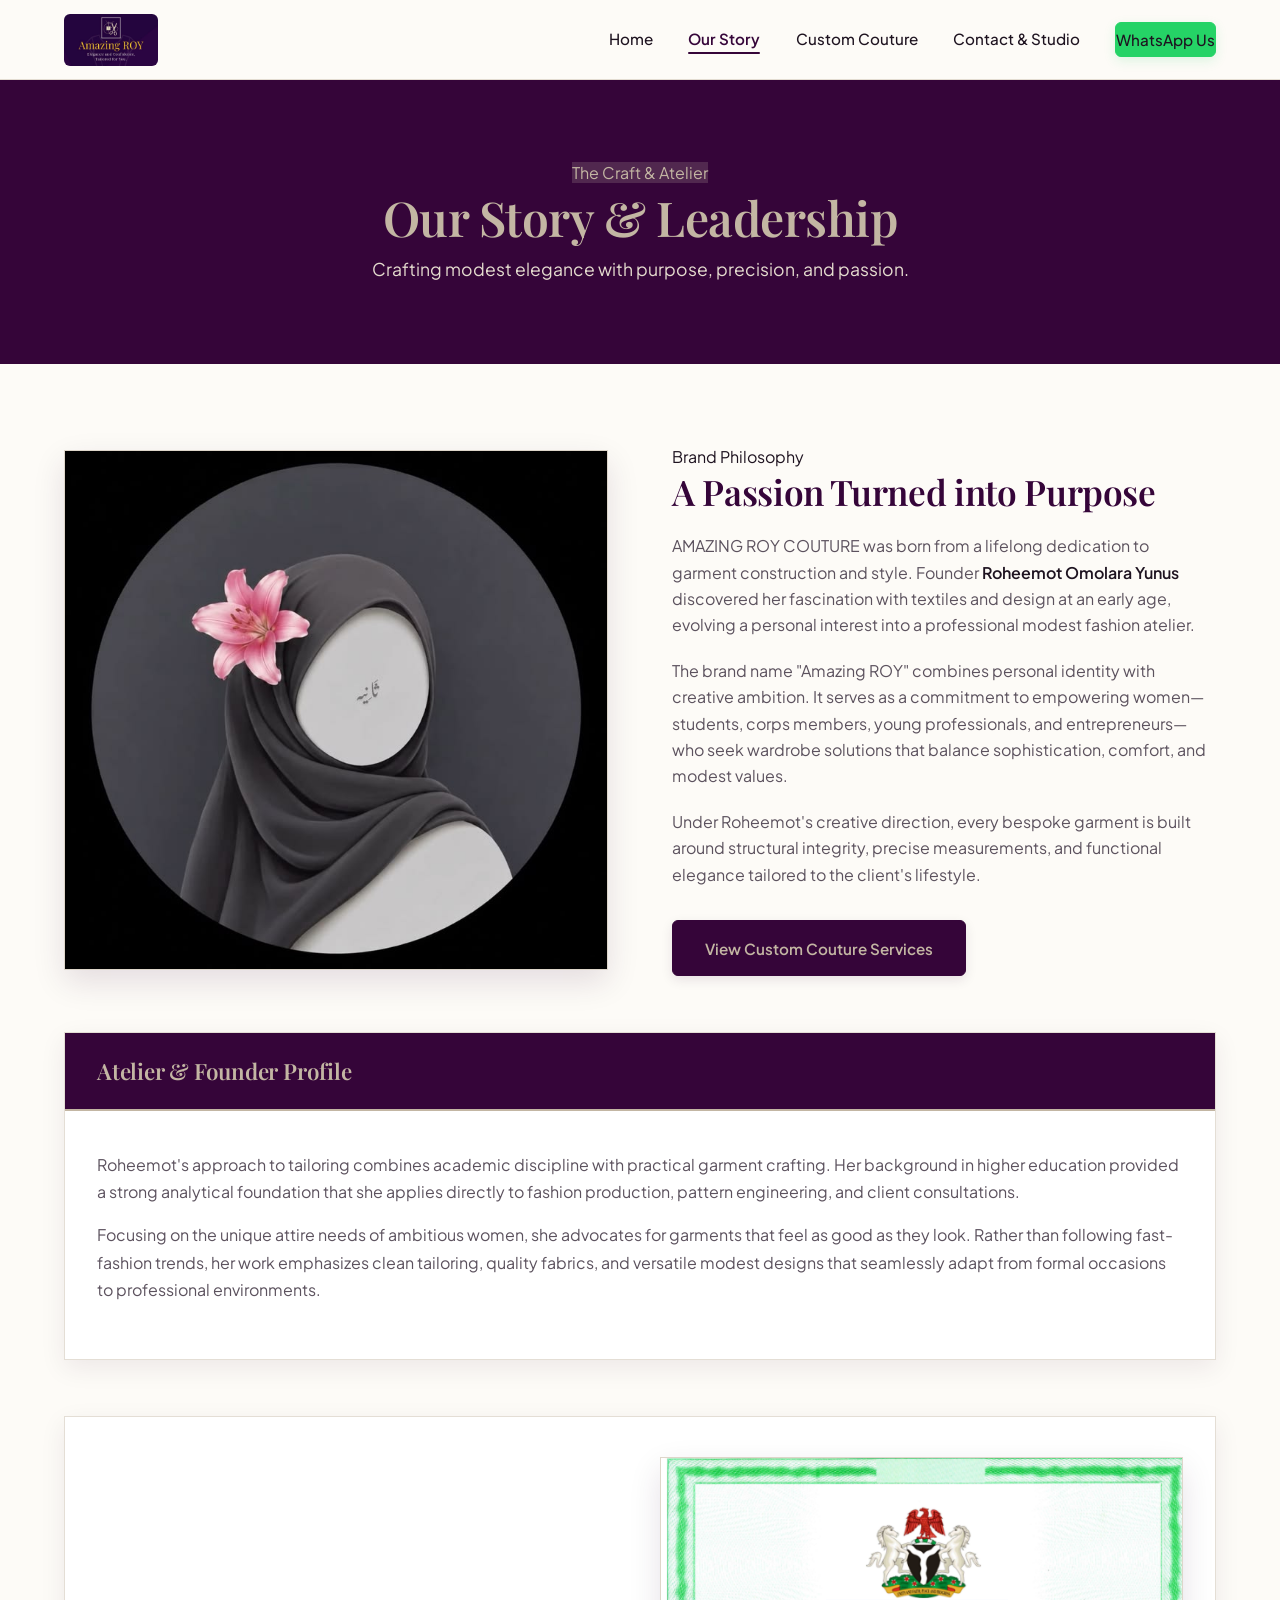
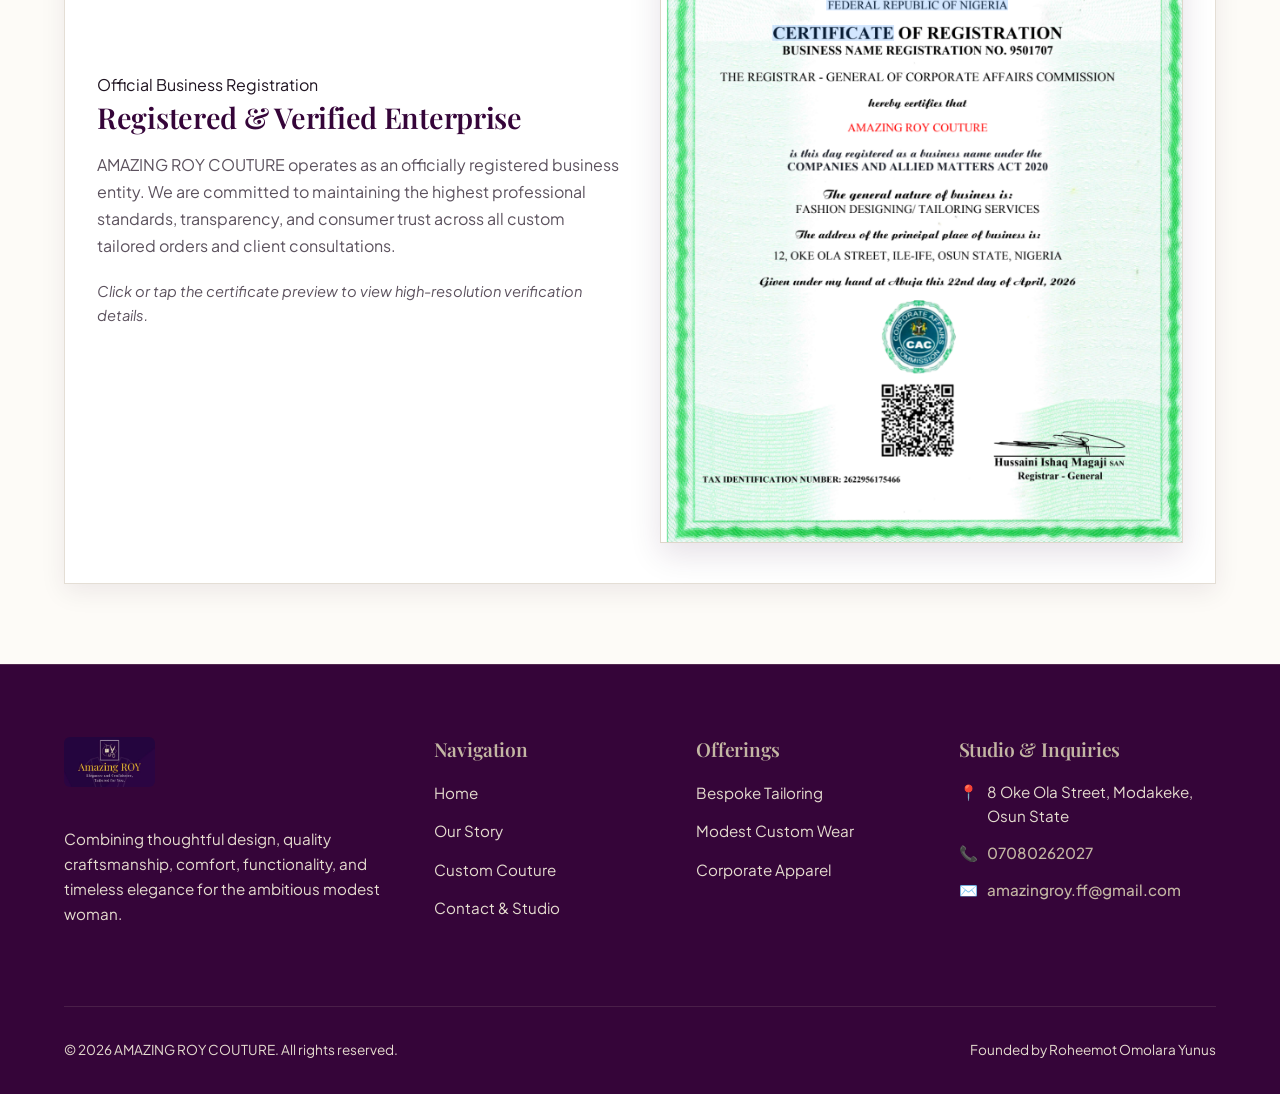
==== commit ee9ccda4: "Add business registration certificate to Our Story page" ====
--- a/about.html
+++ b/about.html
@@ -3,14 +3,10 @@
 <head>
   <meta charset="UTF-8">
   <meta name="viewport" content="width=device-width, initial-scale=1.0">
-  <title>Our Story & Founder Profile | AMAZING ROY</title>
+  <title>Our Story & Founder Profile | AMAZING ROY COUTURE</title>
   <link rel="stylesheet" href="css/styles.css">
   <style>
-    /* ============================================
-       FOUNDER PROFILE & BIOGRAPHY STYLING
-       ============================================ */
-
-    /* --- Main Profile Card --- */
+    /* Founder Profile & Credentials Styling */
     .founder-profile-card {
       background-color: var(--color-white);
       border: 1px solid var(--color-border);
@@ -18,14 +14,8 @@
       box-shadow: var(--shadow-card);
       overflow: hidden;
       margin-top: 3.5rem;
-      transition: box-shadow 0.3s ease;
-    }
-
-    .founder-profile-card:hover {
-      box-shadow: var(--shadow-hover);
-    }
-
-    /* --- Profile Banner Header --- */
+    }
+
     .profile-banner-header {
       background-color: var(--color-primary);
       color: var(--color-secondary);
@@ -43,10 +33,8 @@
       font-size: 1.4rem;
       color: var(--color-secondary);
       margin: 0;
-      letter-spacing: 0.02em;
-    }
-
-    /* --- Bio Narrative Box --- */
+    }
+
     .bio-narrative-box {
       padding: 2.5rem 2rem;
       background-color: var(--color-white);
@@ -54,219 +42,63 @@
 
     .bio-narrative-box p {
       color: var(--color-text-muted);
-      line-height: 1.8;
+      line-height: 1.7;
       margin-bottom: 1rem;
-      font-size: 1rem;
-    }
-
-    .bio-narrative-box p:last-child {
-      margin-bottom: 0;
-    }
-
-    /* --- Brand Pillars --- */
-    .bio-pillars {
-      display: flex;
-      flex-wrap: wrap;
-      gap: 0.6rem;
-      margin-top: 1.5rem;
-    }
-
-    .pillar-chip {
-      font-size: 0.82rem;
-      font-weight: 600;
-      background-color: var(--color-secondary-light);
-      color: var(--color-primary);
-      padding: 0.4rem 0.9rem;
-      border-radius: 6px;
+    }
+
+    /* Registration Certificate Display Section */
+    .certificate-card {
+      margin-top: 3.5rem;
+      background: var(--color-white);
       border: 1px solid var(--color-border);
-      transition: all 0.2s ease;
-    }
-
-    .pillar-chip:hover {
-      background-color: var(--color-primary);
-      color: var(--color-secondary);
-      border-color: var(--color-primary);
-      transform: translateY(-1px);
-    }
-
-    /* ============================================
-       HERO BANNER
-       ============================================ */
-    .story-hero {
-      background-color: var(--color-primary);
-      color: var(--color-white);
-      padding: 5rem 0;
-      text-align: center;
+      border-radius: var(--radius-md);
+      box-shadow: var(--shadow-card);
+      padding: 2.5rem 2rem;
+    }
+
+    .certificate-grid {
+      display: grid;
+      grid-template-columns: repeat(auto-fit, minmax(300px, 1fr));
+      gap: 2.5rem;
+      align-items: center;
+    }
+
+    .certificate-image-wrapper {
       position: relative;
-      overflow: hidden;
-    }
-
-    .story-hero::before {
-      content: '';
-      position: absolute;
-      top: 0;
-      left: 0;
-      right: 0;
-      bottom: 0;
-      background: radial-gradient(ellipse at center, rgba(195, 182, 163, 0.08) 0%, transparent 70%);
-      pointer-events: none;
-    }
-
-    .story-hero .container {
-      position: relative;
-      z-index: 1;
-    }
-
-    .story-hero h1 {
-      color: var(--color-secondary);
-      font-size: 3rem;
-      margin-bottom: 0.5rem;
-      line-height: 1.2;
-    }
-
-    .story-hero p {
-      color: var(--color-accent);
-      font-size: 1.1rem;
-      max-width: 600px;
-      margin: 0 auto;
-    }
-
-    /* ============================================
-       FOUNDER OVERVIEW SECTION
-       ============================================ */
-    .founder-overview {
-      padding: 5rem 0;
-    }
-
-    .founder-intro-grid {
-      display: grid;
-      grid-template-columns: repeat(auto-fit, minmax(320px, 1fr));
-      gap: 4rem;
-      align-items: center;
-    }
-
-    .founder-portrait {
-      position: relative;
-    }
-
-    .founder-portrait-frame {
-      width: 100%;
-      height: 520px;
-      border-radius: var(--radius-md);
+      border: 1px solid var(--color-border);
+      border-radius: var(--radius-sm);
       overflow: hidden;
       box-shadow: var(--shadow-hover);
-      border: 1px solid var(--color-border);
       background-color: var(--color-secondary-light);
     }
 
-    .founder-portrait-frame img {
+    .certificate-image-wrapper img {
       width: 100%;
-      height: 100%;
-      object-fit: cover;
+      height: auto;
       display: block;
-    }
-
-    .founder-narrative h2 {
-      font-size: 2.2rem;
-      margin-bottom: 1.2rem;
-      line-height: 1.3;
-    }
-
-    .founder-narrative p {
-      margin-bottom: 1.2rem;
-      line-height: 1.8;
-      color: var(--color-text-muted);
-    }
-
-    .founder-narrative p strong {
-      color: var(--color-text);
-    }
-
-    /* ============================================
-       RESPONSIVE ADJUSTMENTS
-       ============================================ */
-    @media (max-width: 768px) {
-      .story-hero h1 {
-        font-size: 2.2rem;
-      }
-
-      .story-hero p {
-        font-size: 1rem;
-      }
-
-      .founder-overview {
-        padding: 3rem 0;
-      }
-
-      .founder-intro-grid {
-        gap: 2.5rem;
-      }
-
-      .founder-portrait-frame {
-        height: 400px;
-      }
-
-      .founder-narrative h2 {
-        font-size: 1.8rem;
-      }
-
-      .bio-narrative-box {
-        padding: 2rem 1.5rem;
-      }
-
-      .profile-banner-header {
-        padding: 1.2rem 1.5rem;
-      }
-
-      .profile-banner-header h3 {
-        font-size: 1.2rem;
-      }
-    }
-
-    @media (max-width: 480px) {
-      .story-hero {
-        padding: 3.5rem 0;
-      }
-
-      .story-hero h1 {
-        font-size: 1.8rem;
-      }
-
-      .founder-portrait-frame {
-        height: 320px;
-      }
-
-      .founder-narrative h2 {
-        font-size: 1.5rem;
-      }
-
-      .bio-narrative-box {
-        padding: 1.5rem 1.2rem;
-      }
-
-      .pillar-chip {
-        font-size: 0.75rem;
-        padding: 0.3rem 0.7rem;
-      }
+      transition: transform 0.3s ease;
+    }
+
+    .certificate-image-wrapper:hover img {
+      transform: scale(1.02);
     }
   </style>
 </head>
 <body>
 
-  <!-- ============================================
-       SITE NAVIGATION HEADER
-       ============================================ -->
+  <!-- Site Navigation Header -->
   <header class="site-header">
     <div class="container nav-wrapper">
-      <a href="index.html">
-        <img src="assets/logo1.jpg" alt="AMAZING ROY Logo" class="brand-logo">
+      <a href="index.html" class="brand-logo-link">
+        <img src="assets/logo1.jpg" alt="AMAZING ROY COUTURE Logo" class="brand-logo">
       </a>
+
       <nav>
         <ul class="nav-links">
           <li><a href="index.html">Home</a></li>
           <li><a href="about.html" class="active">Our Story</a></li>
           <li><a href="services.html">Custom Couture</a></li>
-          <li><a href="contact.html">Contact</a></li>
+          <li><a href="contact.html">Contact & Studio</a></li>
           <li>
             <a href="https://wa.me/2347080262027?text=Hello%20Amazing%20ROY..." target="_blank" class="btn-whatsapp">WhatsApp Us</a>
           </li>
@@ -275,139 +107,113 @@
     </div>
   </header>
 
-  <!-- ============================================
-       HERO BANNER
-       ============================================ -->
-  <section class="story-hero">
+  <!-- Hero Banner -->
+  <section style="background-color: var(--color-primary); color: var(--color-white); padding: 5rem 0; text-align: center;">
     <div class="container">
-      <h1>Our Story</h1>
-      <p></p>
+      <span class="section-tag" style="background: rgba(195,182,163,0.2); color: var(--color-secondary);">The Craft & Atelier</span>
+      <h1 style="color: var(--color-secondary); font-size: 3rem; margin-bottom: 0.5rem;">Our Story & Leadership</h1>
+      <p style="color: var(--color-accent); font-size: 1.1rem;">Crafting modest elegance with purpose, precision, and passion.</p>
     </div>
   </section>
 
-  <!-- ============================================
-       FOUNDER OVERVIEW SECTION
-       ============================================ -->
-  <section class="founder-overview">
+  <!-- Founder Overview Section -->
+  <section style="padding: 5rem 0;">
     <div class="container">
-
+      
       <!-- Top Grid: Image & Core Narrative -->
-      <div class="founder-intro-grid">
-
+      <div style="display: grid; grid-template-columns: repeat(auto-fit, minmax(320px, 1fr)); gap: 4rem; align-items: center;">
+        
         <!-- Founder Portrait Container -->
-        <div class="founder-portrait">
-          <div class="founder-portrait-frame">
-            <img src="assets/founder.jpg"
-                 alt="Roheemot Omolara Yunus — Founder &amp; Creative Director"
-                 loading="lazy">
+        <div style="position: relative;">
+          <div style="width: 100%; height: 520px; border-radius: var(--radius-md); overflow: hidden; box-shadow: var(--shadow-hover); border: 1px solid var(--color-border); background-color: var(--color-secondary-light);">
+            <img src="assets/founder.jpg" 
+                 alt="Roheemot Omolara Yunus - Founder & Creative Director" 
+                 style="width: 100%; height: 100%; object-fit: cover;">
           </div>
         </div>
 
         <!-- Narrative Content -->
-        <div class="founder-narrative">
-          <h2>From Passion to Purpose</h2>
-          <p>
-            Amazing ROY is more than a brand name. It is a reflection of <strong>Roheemot Omolara Yunus,</strong> her identity, creativity, growth, and love for creating beautiful things.
-          </p>
-          <p>
-            What began as a passion for fashion gradually became a purpose: to create clothing that makes women feel elegant, confident, and comfortable while staying true to their values.
-          </p>
-          <p>
-            With practical training in garment construction and a growing understanding of the craft, Roheemot founded <strong>Amazing ROY</strong> to bring this purpose to life through thoughtful design and careful tailoring.
-          </p>
-          <p>
-            Today, <strong>Amazing ROY</strong> focuses on modest, beautifully tailored pieces created with intention. Pieces that fit into a woman's real life and allow her to feel confident in what she wears.
-          </p>
-          <p>
-            Every piece carries a little of the Amazing ROY standard: neatness, thoughtful design, comfort, and elegance.
-          </p>
+        <div>
+          <span class="section-tag">Brand Philosophy</span>
+          <h2 style="font-size: 2.2rem; margin-bottom: 1.2rem;">A Passion Turned into Purpose</h2>
+          <p style="margin-bottom: 1.2rem;">
+            AMAZING ROY COUTURE was born from a lifelong dedication to garment construction and style. Founder <strong>Roheemot Omolara Yunus</strong> discovered her fascination with textiles and design at an early age, evolving a personal interest into a professional modest fashion atelier.
+          </p>
+          <p style="margin-bottom: 1.2rem;">
+            The brand name "Amazing ROY" combines personal identity with creative ambition. It serves as a commitment to empowering women—students, corps members, young professionals, and entrepreneurs—who seek wardrobe solutions that balance sophistication, comfort, and modest values.
+          </p>
+          <p style="margin-bottom: 2rem;">
+            Under Roheemot's creative direction, every bespoke garment is built around structural integrity, precise measurements, and functional elegance tailored to the client's lifestyle.
+          </p>
+          
           <a href="services.html" class="btn-primary">View Custom Couture Services</a>
         </div>
 
       </div>
 
-      <!-- ============================================
-           COMPREHENSIVE FOUNDER PROFILE CARD
-           ============================================ -->
+      <!-- Comprehensive Founder Profile Card -->
       <div class="founder-profile-card">
-
+        
         <!-- Header -->
         <div class="profile-banner-header">
-          <h3>Meet the Founder</h3>
+          <h3>Atelier & Founder Profile</h3>
         </div>
 
         <!-- Detailed Bio Paragraphs -->
         <div class="bio-narrative-box">
           <p>
-           Roheemot is a fashion designer and the founder of Amazing ROY, a modest fashion brand created from her passion for tailoring and her desire to help women feel elegant and confident in what they wear.
+            Roheemot's approach to tailoring combines academic discipline with practical garment crafting. Her background in higher education provided a strong analytical foundation that she applies directly to fashion production, pattern engineering, and client consultations.
           </p>
           <p>
-            Her approach is simple: pay attention to the details, keep the work neat, make the piece intentional, and never lose sight of the woman who will wear it.
-          </p>
-          <p>
-            <strong>Amazing ROY</strong> is still growing, but the vision remains clear to create pieces women can wear with confidence, comfort, and grace.
-          </p>
-
-          <!-- Core Brand Pillars -->
-          <div style="margin-top: 1.8rem;">
-            <h4 style="font-size: 1.1rem; margin-bottom: 0.8rem; font-family: var(--font-heading); color: var(--color-primary);">Brand Pillars</h4>
-            <div class="bio-pillars">
-              <span class="pillar-chip">✨ Thoughtful Craftsmanship</span>
-              <span class="pillar-chip">✨ Structural Elegance</span>
-              <span class="pillar-chip">✨ Modest Sophistication</span>
-              <span class="pillar-chip">✨ Everyday Functionality</span>
-              <span class="pillar-chip">✨ Precision Fitting</span>
-            </div>
-          </div>
-        </div>
-
+            Focusing on the unique attire needs of ambitious women, she advocates for garments that feel as good as they look. Rather than following fast-fashion trends, her work emphasizes clean tailoring, quality fabrics, and versatile modest designs that seamlessly adapt from formal occasions to professional environments.
+          </p>
+        </div>
+
+      </div>
+
+      <!-- Registration Certificate Section -->
+      <div class="certificate-card">
+        <div class="certificate-grid">
+          <div>
+            <span class="section-tag">Official Business Registration</span>
+            <h3 style="font-family: var(--font-heading); font-size: 1.8rem; color: var(--color-primary); margin-bottom: 1rem;">
+              Registered & Verified Enterprise
+            </h3>
+            <p style="color: var(--color-text-muted); line-height: 1.7; margin-bottom: 1.2rem;">
+              AMAZING ROY COUTURE operates as an officially registered business entity. We are committed to maintaining the highest professional standards, transparency, and consumer trust across all custom tailored orders and client consultations.
+            </p>
+            <p style="color: var(--color-text-muted); font-size: 0.92rem;">
+              <em>Click or tap the certificate preview to view high-resolution verification details.</em>
+            </p>
+          </div>
+
+          <!-- Registration Certificate Image -->
+          <div class="certificate-image-wrapper">
+            <a href="assets/certificate.png" target="_blank" title="View Full Registration Certificate">
+              <img src="assets/certificate.png" alt="AMAZING ROY COUTURE Business Registration Certificate">
+            </a>
+          </div>
+        </div>
       </div>
 
     </div>
   </section>
 
-  <!-- ============================================
-       REUSABLE SITE FOOTER
-       ============================================ -->
+  <!-- Reusable Site Footer -->
   <footer class="site-footer">
     <div class="container">
       <div class="footer-grid">
-
-        <!-- Brand Info & Social Media Links -->
+        
+        <!-- Brand Info -->
         <div class="footer-brand">
-          <a href="index.html">
-            <img src="assets/logo1.jpg" alt="AMAZING ROY Logo" style="height: 50px; border-radius: var(--radius-sm);">
+          <a href="index.html" class="brand-logo-link" style="margin-bottom: 1rem; display: inline-block;">
+            <img src="assets/logo1.jpg" alt="AMAZING ROY COUTURE Logo" class="brand-logo" style="max-height: 50px;">
           </a>
           <p>
             Combining thoughtful design, quality craftsmanship, comfort, functionality, and timeless elegance for the ambitious modest woman.
           </p>
-
-           <!-- Social Media SVG Icons -->
-          <div class="social-links">
-
-            <!-- Instagram -->
-            <a href="https://www.instagram.com/amazing_roy_f" target="_blank" class="social-icon" aria-label="Instagram">
-              <svg xmlns="http://www.w3.org/2000/svg" viewBox="0 0 24 24" width="20" height="20" fill="currentColor">
-                <path d="M12 2.163c3.204 0 3.584.012 4.85.07 3.252.148 4.771 1.691 4.919 4.919.058 1.265.069 1.645.069 4.849 0 3.205-.012 3.584-.069 4.849-.149 3.225-1.664 4.771-4.919 4.919-1.266.058-1.644.07-4.85.07-3.204 0-3.584-.012-4.849-.07-3.26-.149-4.771-1.699-4.919-4.92-.058-1.265-.07-1.644-.07-4.849 0-3.204.013-3.583.07-4.849.149-3.227 1.664-4.771 4.919-4.919 1.266-.057 1.645-.069 4.849-.069zM12 0C8.741 0 8.333.014 7.053.072 2.695.272.273 2.69.073 7.052.014 8.333 0 8.741 0 12c0 3.259.014 3.668.072 4.948.2 4.358 2.618 6.78 6.98 6.98C8.333 23.986 8.741 24 12 24c3.259 0 3.668-.014 4.948-.072 4.354-.2 6.782-2.618 6.979-6.98.059-1.28.073-1.689.073-4.948 0-3.259-.014-3.667-.072-4.947-.196-4.354-2.617-6.78-6.979-6.98C15.668.014 15.259 0 12 0zm0 5.838a6.162 6.162 0 100 12.324 6.162 6.162 0 000-12.324zM12 16a4 4 0 110-8 4 4 0 010 8zm6.406-11.845a1.44 1.44 0 100 2.881 1.44 1.44 0 000-2.881z"/>
-              </svg>
-            </a>
-
-            <!-- TikTok -->
-            <a href="https://tiktok.com/@amazing_roy_f" target="_blank" class="social-icon" aria-label="TikTok">
-              <svg xmlns="http://www.w3.org/2000/svg" viewBox="0 0 24 24" width="20" height="20" fill="currentColor">
-                <path d="M19.59 6.69a4.83 4.83 0 01-3.77-4.25V2h-3.45v13.67a2.89 2.89 0 01-5.2 1.74 2.89 2.89 0 012.31-4.64 2.93 2.93 0 01.88.13V9.4a6.84 6.84 0 00-1-.05A6.33 6.33 0 005 20.1a6.34 6.34 0 0010.86-4.43v-7a8.16 8.16 0 004.77 1.52v-3.4a4.85 4.85 0 01-1-.1z"/>
-              </svg>
-            </a>
-
-            <!-- WhatsApp -->
-            <a href="https://wa.me/2347080262027" target="_blank" class="social-icon" aria-label="WhatsApp">
-              <svg xmlns="http://www.w3.org/2000/svg" viewBox="0 0 24 24" width="20" height="20" fill="currentColor">
-                <path d="M17.472 14.382c-.297-.149-1.758-.867-2.03-.967-.273-.099-.471-.148-.67.15-.197.297-.767.966-.94 1.164-.173.199-.347.223-.644.075-.297-.15-1.255-.463-2.39-1.475-.883-.788-1.48-1.761-1.653-2.059-.173-.297-.018-.458.13-.606.134-.133.298-.347.446-.52.149-.174.198-.298.298-.497.099-.198.05-.371-.025-.52-.075-.149-.669-1.612-.916-2.207-.242-.579-.487-.5-.669-.51-.173-.008-.371-.01-.57-.01-.198 0-.52.074-.792.372-.272.297-1.04 1.016-1.04 2.479 0 1.462 1.065 2.875 1.213 3.074.149.198 2.096 3.2 5.077 4.487.709.306 1.262.489 1.694.625.712.227 1.36.195 1.871.118.571-.085 1.758-.719 2.006-1.413.248-.694.248-1.289.173-1.413-.074-.124-.272-.198-.57-.347m-5.421 7.403h-.004a9.87 9.87 0 01-5.031-1.378l-.361-.214-3.741.982.998-3.648-.235-.374a9.86 9.86 0 01-1.51-5.26c.001-5.45 4.436-9.884 9.888-9.884 2.64 0 5.122 1.03 6.988 2.898a9.825 9.825 0 012.893 6.994c-.003 5.45-4.437 9.884-9.885 9.884m8.413-18.297A11.815 11.815 0 0012.05 0C5.495 0 .16 5.335.157 11.892c0 2.096.547 4.142 1.588 5.945L.057 24l6.305-1.654a11.882 11.882 0 005.683 1.448h.005c6.554 0 11.89-5.335 11.893-11.893a11.821 11.821 0 00-3.48-8.413z"/>
-              </svg>
-            </a>
-
-          </div>
-        </div>
+        </div>
+
         <!-- Quick Navigation -->
         <div>
           <h4 class="footer-title">Navigation</h4>
@@ -415,7 +221,7 @@
             <li><a href="index.html">Home</a></li>
             <li><a href="about.html">Our Story</a></li>
             <li><a href="services.html">Custom Couture</a></li>
-            <li><a href="contact.html">Contact</a></li>
+            <li><a href="contact.html">Contact & Studio</a></li>
           </ul>
         </div>
 
@@ -426,13 +232,17 @@
             <li><a href="services.html">Bespoke Tailoring</a></li>
             <li><a href="services.html">Modest Custom Wear</a></li>
             <li><a href="services.html">Corporate Apparel</a></li>
-            <li><a href="services.html">Ready-to-Wear (Soon)</a></li>
           </ul>
         </div>
 
         <!-- Studio Contact Info -->
         <div>
-          <h4 class="footer-title">Inquiries</h4>
+          <h4 class="footer-title">Studio & Inquiries</h4>
+          
+          <div class="footer-contact-item">
+            <span>📍</span>
+            <span>8 Oke Ola Street, Modakeke, Osun State</span>
+          </div>
 
           <div class="footer-contact-item">
             <span>📞</span>
@@ -449,71 +259,11 @@
 
       <!-- Bottom Bar -->
       <div class="footer-bottom">
-        <p>&copy; 2026 AMAZING ROY. All rights reserved.</p>
+        <p>&copy; 2026 AMAZING ROY COUTURE. All rights reserved.</p>
         <p>Founded by Roheemot Omolara Yunus</p>
       </div>
     </div>
   </footer>
 
-  <!-- ============================================
-       FOOTER SOCIAL ICON STYLES
-       ============================================ -->
-  <style>
-    .social-links {
-      display: flex;
-      gap: 12px;
-      flex-wrap: wrap;
-      margin-top: 16px;
-    }
-
-    .social-icon {
-      display: inline-flex;
-      align-items: center;
-      justify-content: center;
-      width: 40px;
-      height: 40px;
-      border-radius: 50%;
-      background-color: rgba(255, 255, 255, 0.08);
-      color: #e0e0e0;
-      transition: all 0.25s ease;
-      text-decoration: none;
-      border: 1px solid rgba(255, 255, 255, 0.1);
-    }
-
-    .social-icon:hover {
-      background-color: var(--accent, #c9a87c);
-      color: #1a1a1a;
-      border-color: var(--accent, #c9a87c);
-      transform: translateY(-3px);
-      box-shadow: 0 8px 16px rgba(0, 0, 0, 0.2);
-    }
-
-    .social-icon svg {
-      width: 20px;
-      height: 20px;
-      display: block;
-      fill: currentColor;
-    }
-
-    .footer-contact-item {
-      display: flex;
-      gap: 8px;
-      align-items: flex-start;
-      margin-bottom: 8px;
-      font-size: 0.95rem;
-    }
-
-    .footer-contact-item a {
-      color: inherit;
-      text-decoration: none;
-      transition: color 0.2s;
-    }
-
-    .footer-contact-item a:hover {
-      color: var(--accent, #c9a87c);
-    }
-  </style>
-
-  <script src="js/main.js"></script>
 </body>
 </html>
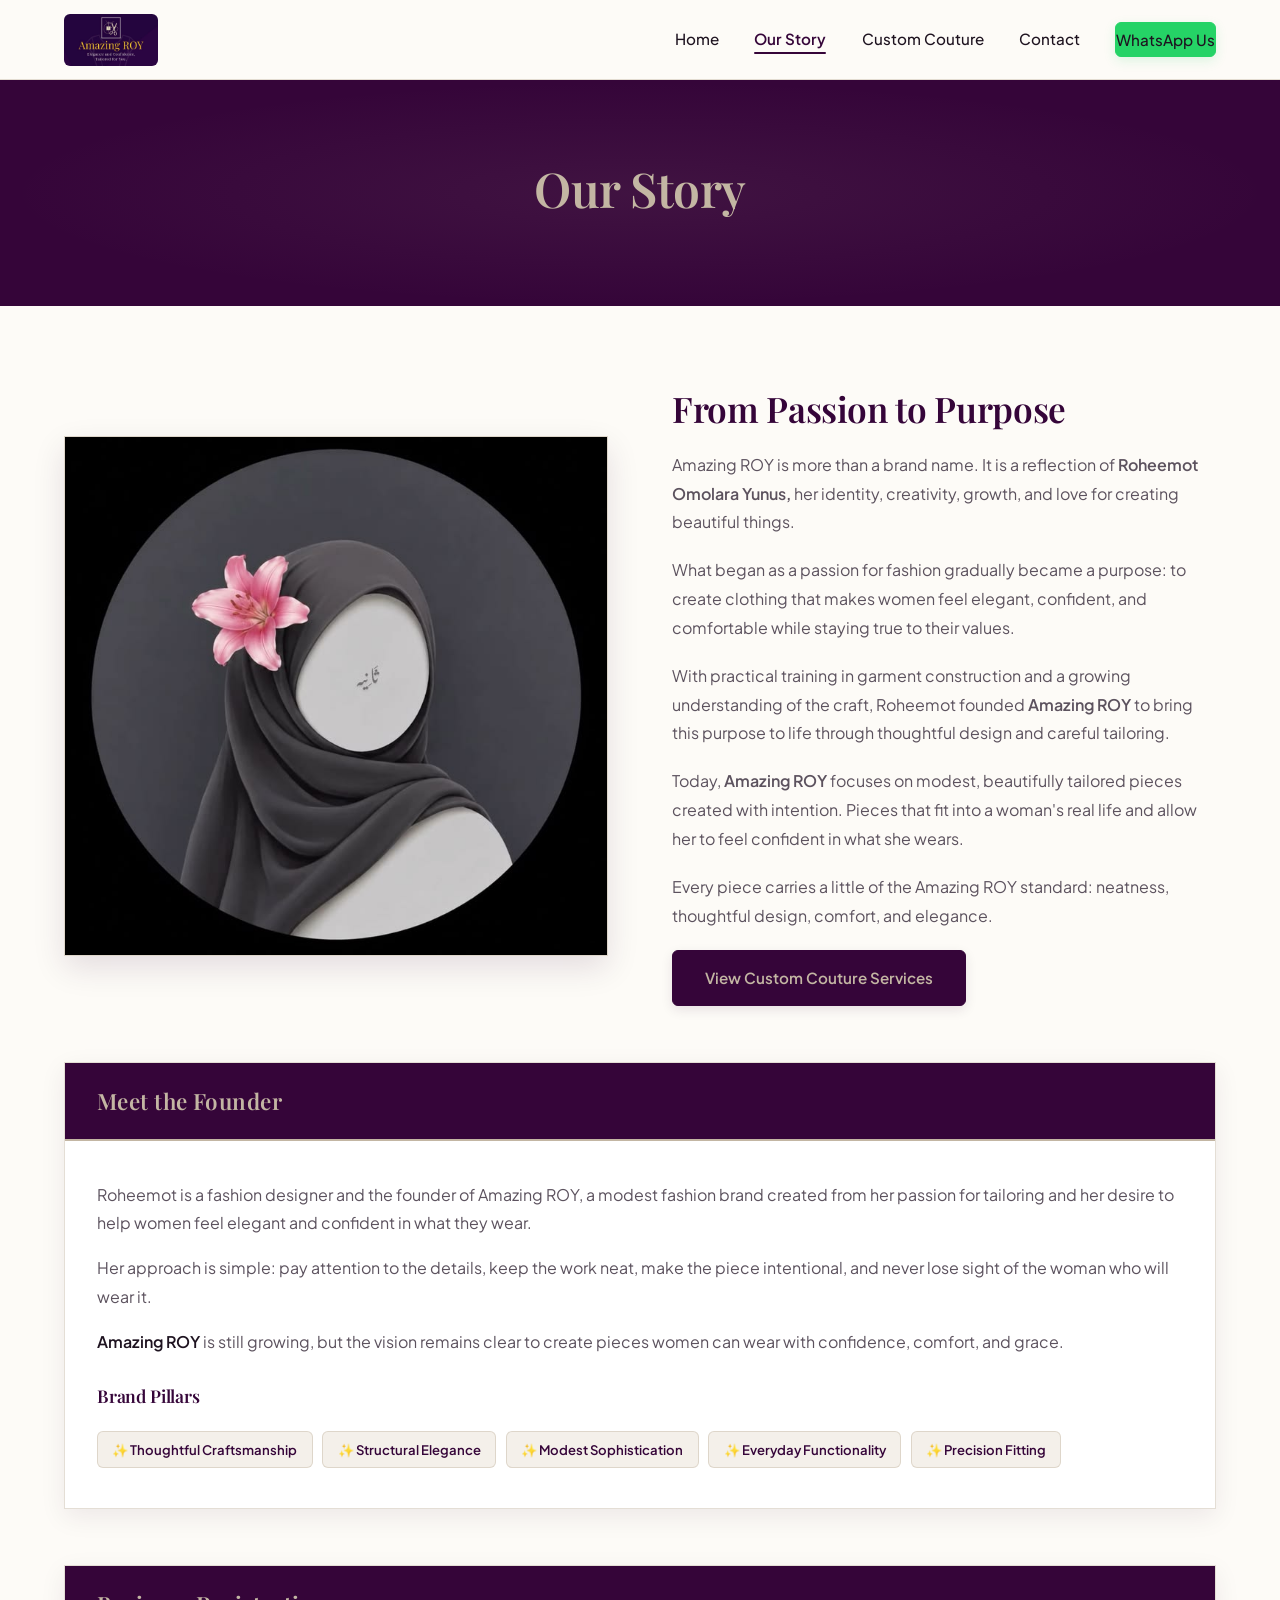
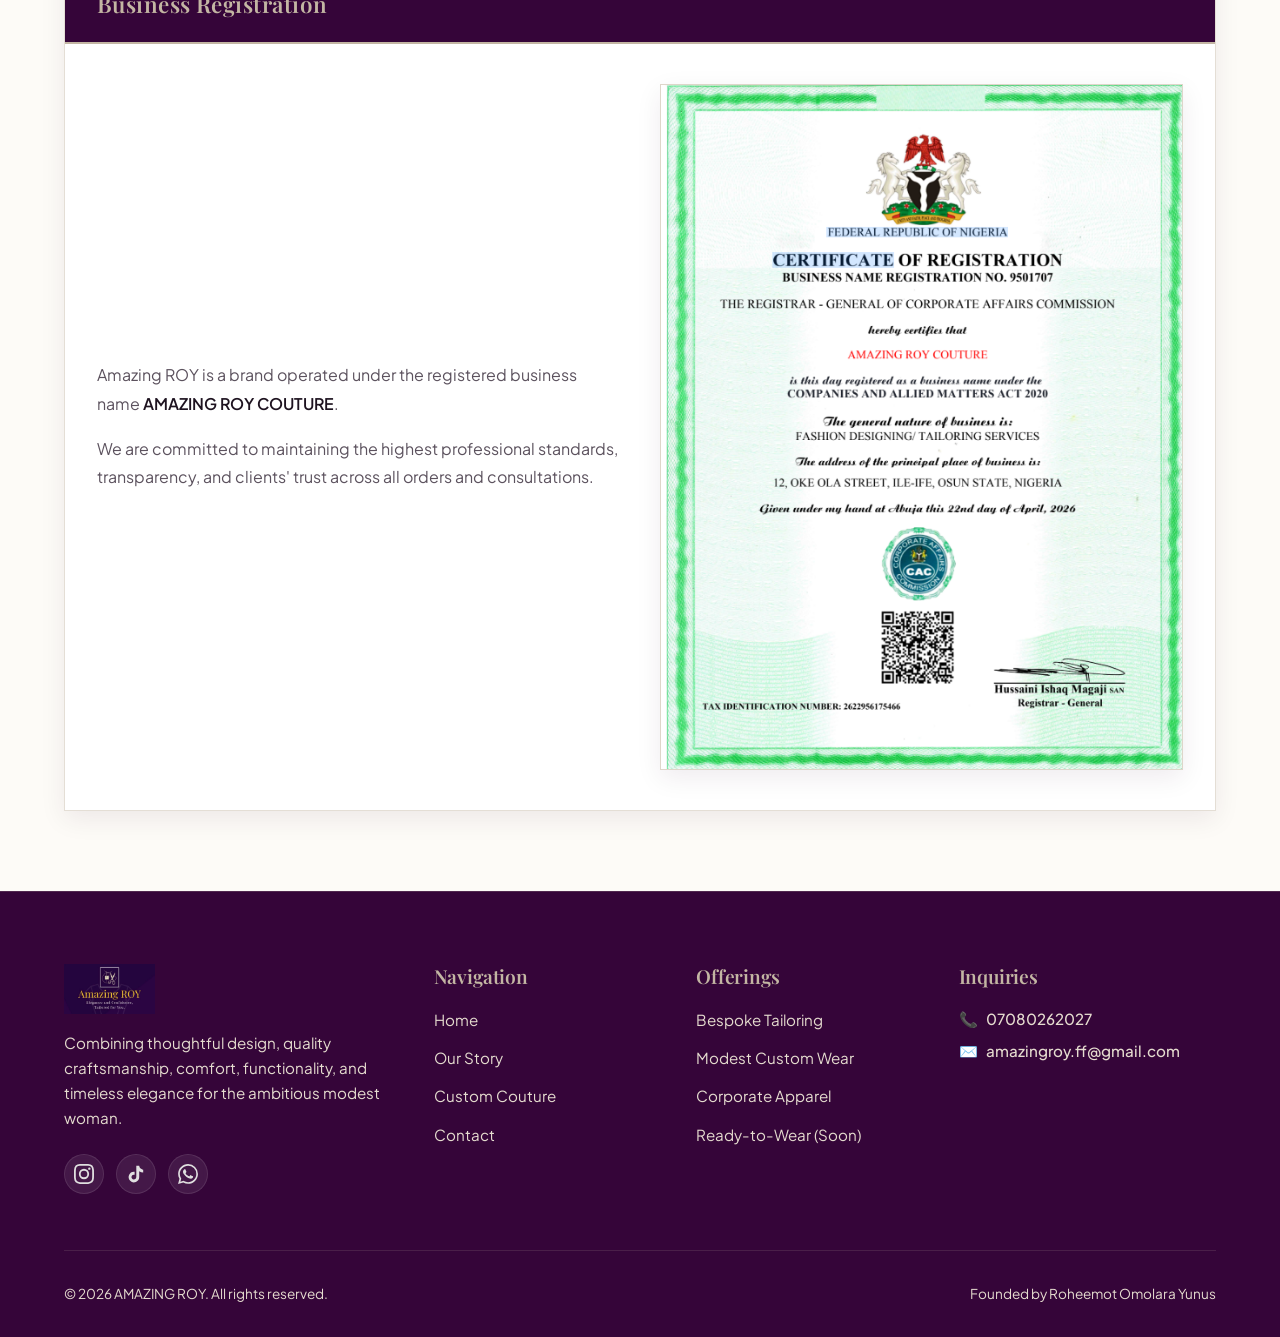
==== commit f0474f97: "update the about.html page" ====
--- a/about.html
+++ b/about.html
@@ -3,10 +3,14 @@
 <head>
   <meta charset="UTF-8">
   <meta name="viewport" content="width=device-width, initial-scale=1.0">
-  <title>Our Story & Founder Profile | AMAZING ROY COUTURE</title>
+  <title>Our Story & Founder Profile | AMAZING ROY</title>
   <link rel="stylesheet" href="css/styles.css">
   <style>
-    /* Founder Profile & Credentials Styling */
+    /* ============================================
+       FOUNDER PROFILE & BIOGRAPHY STYLING
+       ============================================ */
+
+    /* --- Main Profile Card --- */
     .founder-profile-card {
       background-color: var(--color-white);
       border: 1px solid var(--color-border);
@@ -14,8 +18,14 @@
       box-shadow: var(--shadow-card);
       overflow: hidden;
       margin-top: 3.5rem;
-    }
-
+      transition: box-shadow 0.3s ease;
+    }
+
+    .founder-profile-card:hover {
+      box-shadow: var(--shadow-hover);
+    }
+
+    /* --- Profile Banner Header --- */
     .profile-banner-header {
       background-color: var(--color-primary);
       color: var(--color-secondary);
@@ -33,8 +43,10 @@
       font-size: 1.4rem;
       color: var(--color-secondary);
       margin: 0;
-    }
-
+      letter-spacing: 0.02em;
+    }
+
+    /* --- Bio Narrative Box --- */
     .bio-narrative-box {
       padding: 2.5rem 2rem;
       background-color: var(--color-white);
@@ -42,63 +54,272 @@
 
     .bio-narrative-box p {
       color: var(--color-text-muted);
-      line-height: 1.7;
+      line-height: 1.8;
       margin-bottom: 1rem;
-    }
-
-    /* Registration Certificate Display Section */
+      font-size: 1rem;
+    }
+
+    .bio-narrative-box p:last-child {
+      margin-bottom: 0;
+    }
+
+    /* --- Brand Pillars --- */
+    .bio-pillars {
+      display: flex;
+      flex-wrap: wrap;
+      gap: 0.6rem;
+      margin-top: 1.5rem;
+    }
+
+    .pillar-chip {
+      font-size: 0.82rem;
+      font-weight: 600;
+      background-color: var(--color-secondary-light);
+      color: var(--color-primary);
+      padding: 0.4rem 0.9rem;
+      border-radius: 6px;
+      border: 1px solid var(--color-border);
+      transition: all 0.2s ease;
+    }
+
+    .pillar-chip:hover {
+      background-color: var(--color-primary);
+      color: var(--color-secondary);
+      border-color: var(--color-primary);
+      transform: translateY(-1px);
+    }
+
+    /* ============================================
+       BUSINESS REGISTRATION CERTIFICATE CARD
+       ============================================ */
     .certificate-card {
       margin-top: 3.5rem;
-      background: var(--color-white);
+      background-color: var(--color-white);
       border: 1px solid var(--color-border);
       border-radius: var(--radius-md);
       box-shadow: var(--shadow-card);
+      overflow: hidden;
+      transition: box-shadow 0.3s ease;
+    }
+
+    .certificate-card:hover {
+      box-shadow: var(--shadow-hover);
+    }
+
+    .certificate-body {
       padding: 2.5rem 2rem;
-    }
-
-    .certificate-grid {
       display: grid;
-      grid-template-columns: repeat(auto-fit, minmax(300px, 1fr));
+      grid-template-columns: repeat(auto-fit, minmax(290px, 1fr));
       gap: 2.5rem;
       align-items: center;
     }
 
-    .certificate-image-wrapper {
-      position: relative;
+    .certificate-copy p {
+      color: var(--color-text-muted);
+      line-height: 1.8;
+      margin-bottom: 1rem;
+      font-size: 1rem;
+    }
+
+    .certificate-copy p:last-child {
+      margin-bottom: 0;
+    }
+
+    .certificate-preview-link {
+      display: block;
       border: 1px solid var(--color-border);
       border-radius: var(--radius-sm);
       overflow: hidden;
-      box-shadow: var(--shadow-hover);
       background-color: var(--color-secondary-light);
-    }
-
-    .certificate-image-wrapper img {
+      box-shadow: var(--shadow-card);
+    }
+
+    .certificate-preview-link img {
       width: 100%;
       height: auto;
       display: block;
-      transition: transform 0.3s ease;
-    }
-
-    .certificate-image-wrapper:hover img {
-      transform: scale(1.02);
+    }
+
+    /* ============================================
+       HERO BANNER
+       ============================================ */
+    .story-hero {
+      background-color: var(--color-primary);
+      color: var(--color-white);
+      padding: 5rem 0;
+      text-align: center;
+      position: relative;
+      overflow: hidden;
+    }
+
+    .story-hero::before {
+      content: '';
+      position: absolute;
+      top: 0;
+      left: 0;
+      right: 0;
+      bottom: 0;
+      background: radial-gradient(ellipse at center, rgba(195, 182, 163, 0.08) 0%, transparent 70%);
+      pointer-events: none;
+    }
+
+    .story-hero .container {
+      position: relative;
+      z-index: 1;
+    }
+
+    .story-hero h1 {
+      color: var(--color-secondary);
+      font-size: 3rem;
+      margin-bottom: 0.5rem;
+      line-height: 1.2;
+    }
+
+    .story-hero p {
+      color: var(--color-accent);
+      font-size: 1.1rem;
+      max-width: 600px;
+      margin: 0 auto;
+    }
+
+    /* ============================================
+       FOUNDER OVERVIEW SECTION
+       ============================================ */
+    .founder-overview {
+      padding: 5rem 0;
+    }
+
+    .founder-intro-grid {
+      display: grid;
+      grid-template-columns: repeat(auto-fit, minmax(320px, 1fr));
+      gap: 4rem;
+      align-items: center;
+    }
+
+    .founder-portrait {
+      position: relative;
+    }
+
+    .founder-portrait-frame {
+      width: 100%;
+      height: 520px;
+      border-radius: var(--radius-md);
+      overflow: hidden;
+      box-shadow: var(--shadow-hover);
+      border: 1px solid var(--color-border);
+      background-color: var(--color-secondary-light);
+    }
+
+    .founder-portrait-frame img {
+      width: 100%;
+      height: 100%;
+      object-fit: cover;
+      display: block;
+    }
+
+    .founder-narrative h2 {
+      font-size: 2.2rem;
+      margin-bottom: 1.2rem;
+      line-height: 1.3;
+    }
+
+    .founder-narrative p {
+      margin-bottom: 1.2rem;
+      line-height: 1.8;
+      color: var(--color-text-muted);
+    }
+
+    .founder-narrative p strong {
+      color: var(--color-text);
+    }
+
+    /* ============================================
+       RESPONSIVE ADJUSTMENTS
+       ============================================ */
+    @media (max-width: 768px) {
+      .story-hero h1 {
+        font-size: 2.2rem;
+      }
+
+      .story-hero p {
+        font-size: 1rem;
+      }
+
+      .founder-overview {
+        padding: 3rem 0;
+      }
+
+      .founder-intro-grid {
+        gap: 2.5rem;
+      }
+
+      .founder-portrait-frame {
+        height: 400px;
+      }
+
+      .founder-narrative h2 {
+        font-size: 1.8rem;
+      }
+
+      .bio-narrative-box,
+      .certificate-body {
+        padding: 2rem 1.5rem;
+      }
+
+      .profile-banner-header {
+        padding: 1.2rem 1.5rem;
+      }
+
+      .profile-banner-header h3 {
+        font-size: 1.2rem;
+      }
+    }
+
+    @media (max-width: 480px) {
+      .story-hero {
+        padding: 3.5rem 0;
+      }
+
+      .story-hero h1 {
+        font-size: 1.8rem;
+      }
+
+      .founder-portrait-frame {
+        height: 320px;
+      }
+
+      .founder-narrative h2 {
+        font-size: 1.5rem;
+      }
+
+      .bio-narrative-box,
+      .certificate-body {
+        padding: 1.5rem 1.2rem;
+      }
+
+      .pillar-chip {
+        font-size: 0.75rem;
+        padding: 0.3rem 0.7rem;
+      }
     }
   </style>
 </head>
 <body>
 
-  <!-- Site Navigation Header -->
+  <!-- ============================================
+       SITE NAVIGATION HEADER
+       ============================================ -->
   <header class="site-header">
     <div class="container nav-wrapper">
-      <a href="index.html" class="brand-logo-link">
-        <img src="assets/logo1.jpg" alt="AMAZING ROY COUTURE Logo" class="brand-logo">
+      <a href="index.html">
+        <img src="assets/logo1.jpg" alt="AMAZING ROY Logo" class="brand-logo">
       </a>
-
       <nav>
         <ul class="nav-links">
           <li><a href="index.html">Home</a></li>
           <li><a href="about.html" class="active">Our Story</a></li>
           <li><a href="services.html">Custom Couture</a></li>
-          <li><a href="contact.html">Contact & Studio</a></li>
+          <li><a href="contact.html">Contact</a></li>
           <li>
             <a href="https://wa.me/2347080262027?text=Hello%20Amazing%20ROY..." target="_blank" class="btn-whatsapp">WhatsApp Us</a>
           </li>
@@ -107,113 +328,163 @@
     </div>
   </header>
 
-  <!-- Hero Banner -->
-  <section style="background-color: var(--color-primary); color: var(--color-white); padding: 5rem 0; text-align: center;">
+  <!-- ============================================
+       HERO BANNER
+       ============================================ -->
+  <section class="story-hero">
     <div class="container">
-      <span class="section-tag" style="background: rgba(195,182,163,0.2); color: var(--color-secondary);">The Craft & Atelier</span>
-      <h1 style="color: var(--color-secondary); font-size: 3rem; margin-bottom: 0.5rem;">Our Story & Leadership</h1>
-      <p style="color: var(--color-accent); font-size: 1.1rem;">Crafting modest elegance with purpose, precision, and passion.</p>
+      <h1>Our Story</h1>
+      <p></p>
     </div>
   </section>
 
-  <!-- Founder Overview Section -->
-  <section style="padding: 5rem 0;">
+  <!-- ============================================
+       FOUNDER OVERVIEW SECTION
+       ============================================ -->
+  <section class="founder-overview">
     <div class="container">
-      
+
       <!-- Top Grid: Image & Core Narrative -->
-      <div style="display: grid; grid-template-columns: repeat(auto-fit, minmax(320px, 1fr)); gap: 4rem; align-items: center;">
-        
+      <div class="founder-intro-grid">
+
         <!-- Founder Portrait Container -->
-        <div style="position: relative;">
-          <div style="width: 100%; height: 520px; border-radius: var(--radius-md); overflow: hidden; box-shadow: var(--shadow-hover); border: 1px solid var(--color-border); background-color: var(--color-secondary-light);">
-            <img src="assets/founder.jpg" 
-                 alt="Roheemot Omolara Yunus - Founder & Creative Director" 
-                 style="width: 100%; height: 100%; object-fit: cover;">
+        <div class="founder-portrait">
+          <div class="founder-portrait-frame">
+            <img src="assets/founder.jpg"
+                 alt="Roheemot Omolara Yunus — Founder &amp; Creative Director"
+                 loading="lazy">
           </div>
         </div>
 
         <!-- Narrative Content -->
-        <div>
-          <span class="section-tag">Brand Philosophy</span>
-          <h2 style="font-size: 2.2rem; margin-bottom: 1.2rem;">A Passion Turned into Purpose</h2>
-          <p style="margin-bottom: 1.2rem;">
-            AMAZING ROY COUTURE was born from a lifelong dedication to garment construction and style. Founder <strong>Roheemot Omolara Yunus</strong> discovered her fascination with textiles and design at an early age, evolving a personal interest into a professional modest fashion atelier.
-          </p>
-          <p style="margin-bottom: 1.2rem;">
-            The brand name "Amazing ROY" combines personal identity with creative ambition. It serves as a commitment to empowering women—students, corps members, young professionals, and entrepreneurs—who seek wardrobe solutions that balance sophistication, comfort, and modest values.
-          </p>
-          <p style="margin-bottom: 2rem;">
-            Under Roheemot's creative direction, every bespoke garment is built around structural integrity, precise measurements, and functional elegance tailored to the client's lifestyle.
-          </p>
-          
+        <div class="founder-narrative">
+          <h2>From Passion to Purpose</h2>
+          <p>
+            Amazing ROY is more than a brand name. It is a reflection of <strong>Roheemot Omolara Yunus,</strong> her identity, creativity, growth, and love for creating beautiful things.
+          </p>
+          <p>
+            What began as a passion for fashion gradually became a purpose: to create clothing that makes women feel elegant, confident, and comfortable while staying true to their values.
+          </p>
+          <p>
+            With practical training in garment construction and a growing understanding of the craft, Roheemot founded <strong>Amazing ROY</strong> to bring this purpose to life through thoughtful design and careful tailoring.
+          </p>
+          <p>
+            Today, <strong>Amazing ROY</strong> focuses on modest, beautifully tailored pieces created with intention. Pieces that fit into a woman's real life and allow her to feel confident in what she wears.
+          </p>
+          <p>
+            Every piece carries a little of the Amazing ROY standard: neatness, thoughtful design, comfort, and elegance.
+          </p>
           <a href="services.html" class="btn-primary">View Custom Couture Services</a>
         </div>
 
       </div>
 
-      <!-- Comprehensive Founder Profile Card -->
+      <!-- ============================================
+           COMPREHENSIVE FOUNDER PROFILE CARD
+           ============================================ -->
       <div class="founder-profile-card">
-        
+
         <!-- Header -->
         <div class="profile-banner-header">
-          <h3>Atelier & Founder Profile</h3>
+          <h3>Meet the Founder</h3>
         </div>
 
         <!-- Detailed Bio Paragraphs -->
         <div class="bio-narrative-box">
           <p>
-            Roheemot's approach to tailoring combines academic discipline with practical garment crafting. Her background in higher education provided a strong analytical foundation that she applies directly to fashion production, pattern engineering, and client consultations.
-          </p>
-          <p>
-            Focusing on the unique attire needs of ambitious women, she advocates for garments that feel as good as they look. Rather than following fast-fashion trends, her work emphasizes clean tailoring, quality fabrics, and versatile modest designs that seamlessly adapt from formal occasions to professional environments.
-          </p>
+           Roheemot is a fashion designer and the founder of Amazing ROY, a modest fashion brand created from her passion for tailoring and her desire to help women feel elegant and confident in what they wear.
+          </p>
+          <p>
+            Her approach is simple: pay attention to the details, keep the work neat, make the piece intentional, and never lose sight of the woman who will wear it.
+          </p>
+          <p>
+            <strong>Amazing ROY</strong> is still growing, but the vision remains clear to create pieces women can wear with confidence, comfort, and grace.
+          </p>
+
+          <!-- Core Brand Pillars -->
+          <div style="margin-top: 1.8rem;">
+            <h4 style="font-size: 1.1rem; margin-bottom: 0.8rem; font-family: var(--font-heading); color: var(--color-primary);">Brand Pillars</h4>
+            <div class="bio-pillars">
+              <span class="pillar-chip">✨ Thoughtful Craftsmanship</span>
+              <span class="pillar-chip">✨ Structural Elegance</span>
+              <span class="pillar-chip">✨ Modest Sophistication</span>
+              <span class="pillar-chip">✨ Everyday Functionality</span>
+              <span class="pillar-chip">✨ Precision Fitting</span>
+            </div>
+          </div>
         </div>
 
       </div>
 
-      <!-- Registration Certificate Section -->
+      <!-- ============================================
+           BUSINESS REGISTRATION CERTIFICATE CARD
+           ============================================ -->
       <div class="certificate-card">
-        <div class="certificate-grid">
-          <div>
-            <span class="section-tag">Official Business Registration</span>
-            <h3 style="font-family: var(--font-heading); font-size: 1.8rem; color: var(--color-primary); margin-bottom: 1rem;">
-              Registered & Verified Enterprise
-            </h3>
-            <p style="color: var(--color-text-muted); line-height: 1.7; margin-bottom: 1.2rem;">
-              AMAZING ROY COUTURE operates as an officially registered business entity. We are committed to maintaining the highest professional standards, transparency, and consumer trust across all custom tailored orders and client consultations.
+        <div class="profile-banner-header">
+          <h3>Business Registration</h3>
+        </div>
+
+        <div class="certificate-body">
+          <div class="certificate-copy">
+            <p>
+              Amazing ROY is a brand operated under the registered business name <strong>AMAZING ROY COUTURE</strong>.
             </p>
-            <p style="color: var(--color-text-muted); font-size: 0.92rem;">
-              <em>Click or tap the certificate preview to view high-resolution verification details.</em>
+            <p>
+              We are committed to maintaining the highest professional standards, transparency, and clients' trust across all orders and consultations.
             </p>
           </div>
 
-          <!-- Registration Certificate Image -->
-          <div class="certificate-image-wrapper">
-            <a href="assets/certificate.png" target="_blank" title="View Full Registration Certificate">
-              <img src="assets/certificate.png" alt="AMAZING ROY COUTURE Business Registration Certificate">
-            </a>
-          </div>
+          <a href="assets/certificate.png" target="_blank" class="certificate-preview-link" title="View Full Registration Certificate">
+            <img src="assets/certificate.png" alt="AMAZING ROY COUTURE Business Registration Certificate" loading="lazy">
+          </a>
         </div>
       </div>
 
     </div>
   </section>
 
-  <!-- Reusable Site Footer -->
+  <!-- ============================================
+       REUSABLE SITE FOOTER
+       ============================================ -->
   <footer class="site-footer">
     <div class="container">
       <div class="footer-grid">
-        
-        <!-- Brand Info -->
+
+        <!-- Brand Info & Social Media Links -->
         <div class="footer-brand">
-          <a href="index.html" class="brand-logo-link" style="margin-bottom: 1rem; display: inline-block;">
-            <img src="assets/logo1.jpg" alt="AMAZING ROY COUTURE Logo" class="brand-logo" style="max-height: 50px;">
+          <a href="index.html">
+            <img src="assets/logo1.jpg" alt="AMAZING ROY Logo" style="height: 50px; border-radius: var(--radius-sm);">
           </a>
           <p>
             Combining thoughtful design, quality craftsmanship, comfort, functionality, and timeless elegance for the ambitious modest woman.
           </p>
-        </div>
-
+
+           <!-- Social Media SVG Icons -->
+          <div class="social-links">
+
+            <!-- Instagram -->
+            <a href="https://www.instagram.com/amazing_roy_f" target="_blank" class="social-icon" aria-label="Instagram">
+              <svg xmlns="http://www.w3.org/2000/svg" viewBox="0 0 24 24" width="20" height="20" fill="currentColor">
+                <path d="M12 2.163c3.204 0 3.584.012 4.85.07 3.252.148 4.771 1.691 4.919 4.919.058 1.265.069 1.645.069 4.849 0 3.205-.012 3.584-.069 4.849-.149 3.225-1.664 4.771-4.919 4.919-1.266.058-1.644.07-4.85.07-3.204 0-3.584-.012-4.849-.07-3.26-.149-4.771-1.699-4.919-4.92-.058-1.265-.07-1.644-.07-4.849 0-3.204.013-3.583.07-4.849.149-3.227 1.664-4.771 4.919-4.919 1.266-.057 1.645-.069 4.849-.069zM12 0C8.741 0 8.333.014 7.053.072 2.695.272.273 2.69.073 7.052.014 8.333 0 8.741 0 12c0 3.259.014 3.668.072 4.948.2 4.358 2.618 6.78 6.98 6.98C8.333 23.986 8.741 24 12 24c3.259 0 3.668-.014 4.948-.072 4.354-.2 6.782-2.618 6.979-6.98.059-1.28.073-1.689.073-4.948 0-3.259-.014-3.667-.072-4.947-.196-4.354-2.617-6.78-6.979-6.98C15.668.014 15.259 0 12 0zm0 5.838a6.162 6.162 0 100 12.324 6.162 6.162 0 000-12.324zM12 16a4 4 0 110-8 4 4 0 010 8zm6.406-11.845a1.44 1.44 0 100 2.881 1.44 1.44 0 000-2.881z"/>
+              </svg>
+            </a>
+
+            <!-- TikTok -->
+            <a href="https://tiktok.com/@amazing_roy_f" target="_blank" class="social-icon" aria-label="TikTok">
+              <svg xmlns="http://www.w3.org/2000/svg" viewBox="0 0 24 24" width="20" height="20" fill="currentColor">
+                <path d="M19.59 6.69a4.83 4.83 0 01-3.77-4.25V2h-3.45v13.67a2.89 2.89 0 01-5.2 1.74 2.89 2.89 0 012.31-4.64 2.93 2.93 0 01.88.13V9.4a6.84 6.84 0 00-1-.05A6.33 6.33 0 005 20.1a6.34 6.34 0 0010.86-4.43v-7a8.16 8.16 0 004.77 1.52v-3.4a4.85 4.85 0 01-1-.1z"/>
+              </svg>
+            </a>
+
+            <!-- WhatsApp -->
+            <a href="https://wa.me/2347080262027" target="_blank" class="social-icon" aria-label="WhatsApp">
+              <svg xmlns="http://www.w3.org/2000/svg" viewBox="0 0 24 24" width="20" height="20" fill="currentColor">
+                <path d="M17.472 14.382c-.297-.149-1.758-.867-2.03-.967-.273-.099-.471-.148-.67.15-.197.297-.767.966-.94 1.164-.173.199-.347.223-.644.075-.297-.15-1.255-.463-2.39-1.475-.883-.788-1.48-1.761-1.653-2.059-.173-.297-.018-.458.13-.606.134-.133.298-.347.446-.52.149-.174.198-.298.298-.497.099-.198.05-.371-.025-.52-.075-.149-.669-1.612-.916-2.207-.242-.579-.487-.5-.669-.51-.173-.008-.371-.01-.57-.01-.198 0-.52.074-.792.372-.272.297-1.04 1.016-1.04 2.479 0 1.462 1.065 2.875 1.213 3.074.149.198 2.096 3.2 5.077 4.487.709.306 1.262.489 1.694.625.712.227 1.36.195 1.871.118.571-.085 1.758-.719 2.006-1.413.248-.694.248-1.289.173-1.413-.074-.124-.272-.198-.57-.347m-5.421 7.403h-.004a9.87 9.87 0 01-5.031-1.378l-.361-.214-3.741.982.998-3.648-.235-.374a9.86 9.86 0 01-1.51-5.26c.001-5.45 4.436-9.884 9.888-9.884 2.64 0 5.122 1.03 6.988 2.898a9.825 9.825 0 012.893 6.994c-.003 5.45-4.437 9.884-9.885 9.884m8.413-18.297A11.815 11.815 0 0012.05 0C5.495 0 .16 5.335.157 11.892c0 2.096.547 4.142 1.588 5.945L.057 24l6.305-1.654a11.882 11.882 0 005.683 1.448h.005c6.554 0 11.89-5.335 11.893-11.893a11.821 11.821 0 00-3.48-8.413z"/>
+              </svg>
+            </a>
+
+          </div>
+        </div>
         <!-- Quick Navigation -->
         <div>
           <h4 class="footer-title">Navigation</h4>
@@ -221,7 +492,7 @@
             <li><a href="index.html">Home</a></li>
             <li><a href="about.html">Our Story</a></li>
             <li><a href="services.html">Custom Couture</a></li>
-            <li><a href="contact.html">Contact & Studio</a></li>
+            <li><a href="contact.html">Contact</a></li>
           </ul>
         </div>
 
@@ -232,17 +503,13 @@
             <li><a href="services.html">Bespoke Tailoring</a></li>
             <li><a href="services.html">Modest Custom Wear</a></li>
             <li><a href="services.html">Corporate Apparel</a></li>
+            <li><a href="services.html">Ready-to-Wear (Soon)</a></li>
           </ul>
         </div>
 
         <!-- Studio Contact Info -->
         <div>
-          <h4 class="footer-title">Studio & Inquiries</h4>
-          
-          <div class="footer-contact-item">
-            <span>📍</span>
-            <span>8 Oke Ola Street, Modakeke, Osun State</span>
-          </div>
+          <h4 class="footer-title">Inquiries</h4>
 
           <div class="footer-contact-item">
             <span>📞</span>
@@ -259,11 +526,71 @@
 
       <!-- Bottom Bar -->
       <div class="footer-bottom">
-        <p>&copy; 2026 AMAZING ROY COUTURE. All rights reserved.</p>
+        <p>&copy; 2026 AMAZING ROY. All rights reserved.</p>
         <p>Founded by Roheemot Omolara Yunus</p>
       </div>
     </div>
   </footer>
 
+  <!-- ============================================
+       FOOTER SOCIAL ICON STYLES
+       ============================================ -->
+  <style>
+    .social-links {
+      display: flex;
+      gap: 12px;
+      flex-wrap: wrap;
+      margin-top: 16px;
+    }
+
+    .social-icon {
+      display: inline-flex;
+      align-items: center;
+      justify-content: center;
+      width: 40px;
+      height: 40px;
+      border-radius: 50%;
+      background-color: rgba(255, 255, 255, 0.08);
+      color: #e0e0e0;
+      transition: all 0.25s ease;
+      text-decoration: none;
+      border: 1px solid rgba(255, 255, 255, 0.1);
+    }
+
+    .social-icon:hover {
+      background-color: var(--accent, #c9a87c);
+      color: #1a1a1a;
+      border-color: var(--accent, #c9a87c);
+      transform: translateY(-3px);
+      box-shadow: 0 8px 16px rgba(0, 0, 0, 0.2);
+    }
+
+    .social-icon svg {
+      width: 20px;
+      height: 20px;
+      display: block;
+      fill: currentColor;
+    }
+
+    .footer-contact-item {
+      display: flex;
+      gap: 8px;
+      align-items: flex-start;
+      margin-bottom: 8px;
+      font-size: 0.95rem;
+    }
+
+    .footer-contact-item a {
+      color: inherit;
+      text-decoration: none;
+      transition: color 0.2s;
+    }
+
+    .footer-contact-item a:hover {
+      color: var(--accent, #c9a87c);
+    }
+  </style>
+
+  <script src="js/main.js"></script>
 </body>
 </html>
